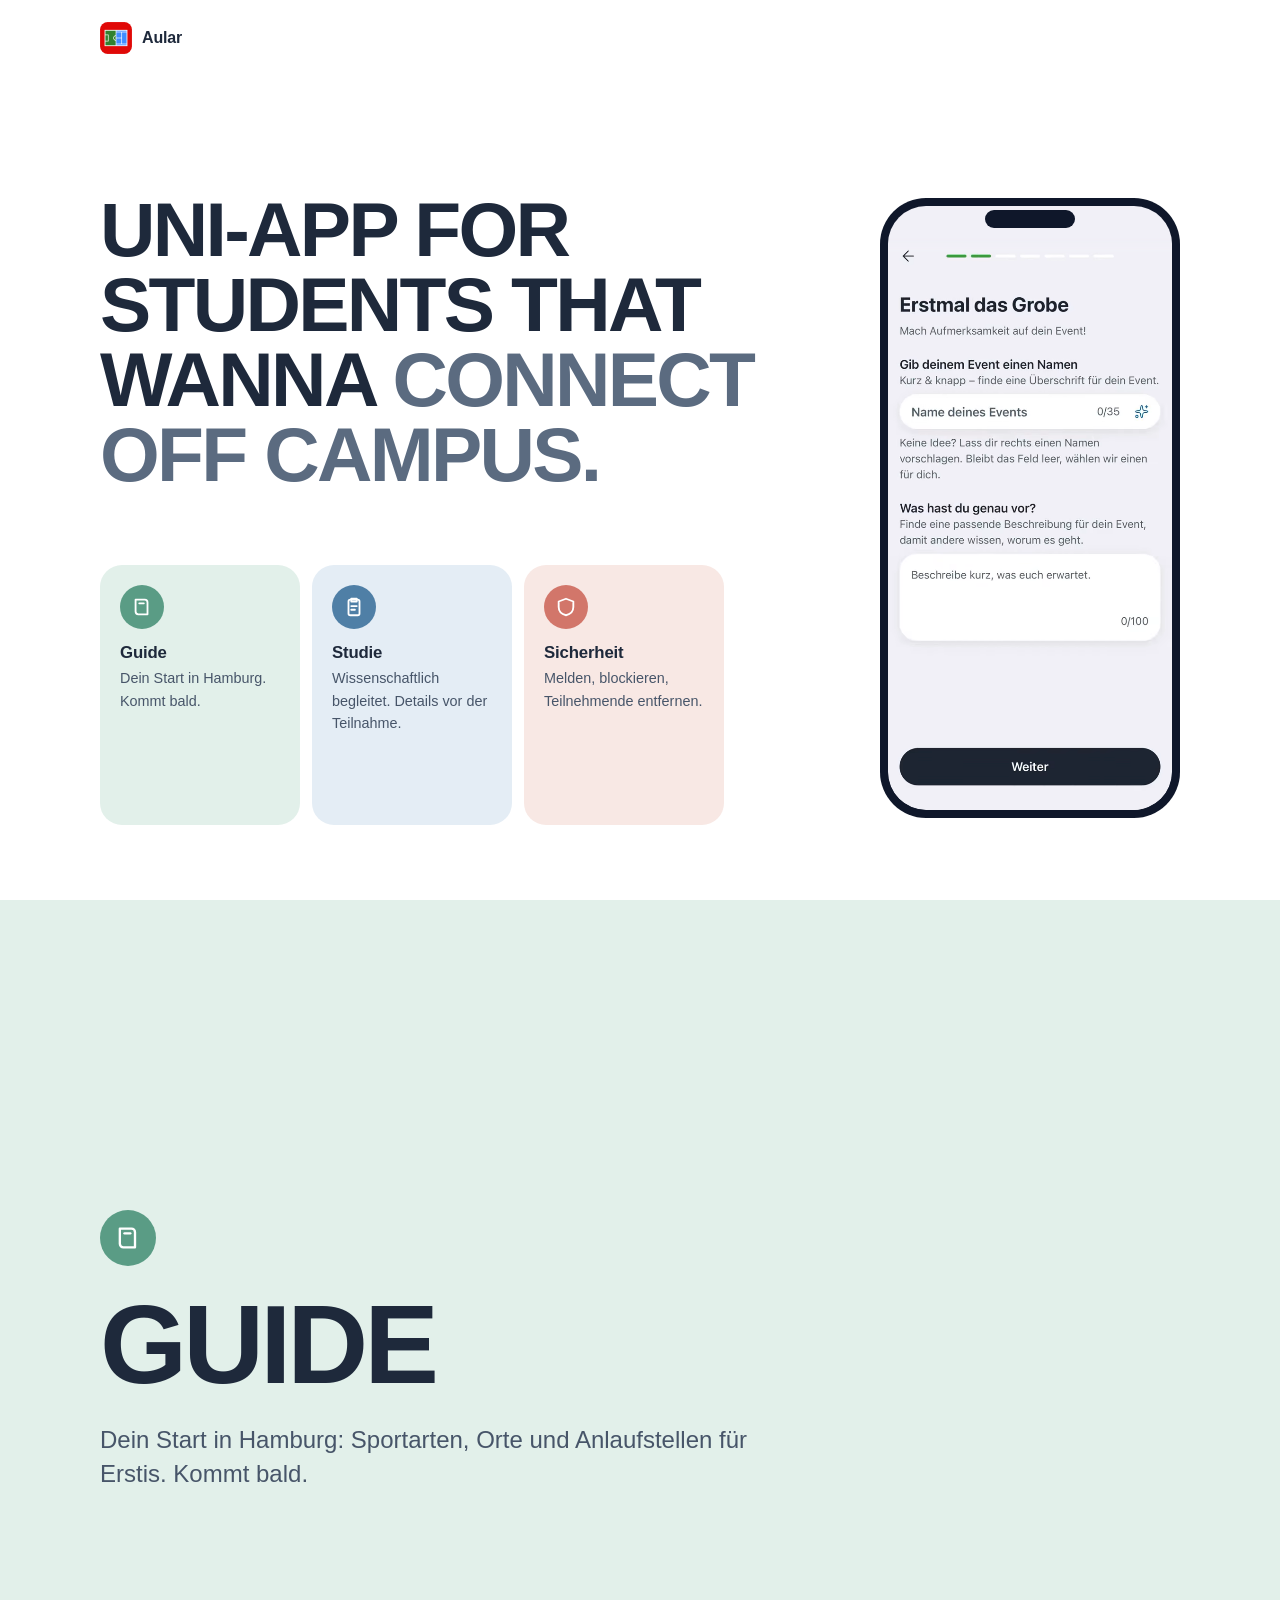
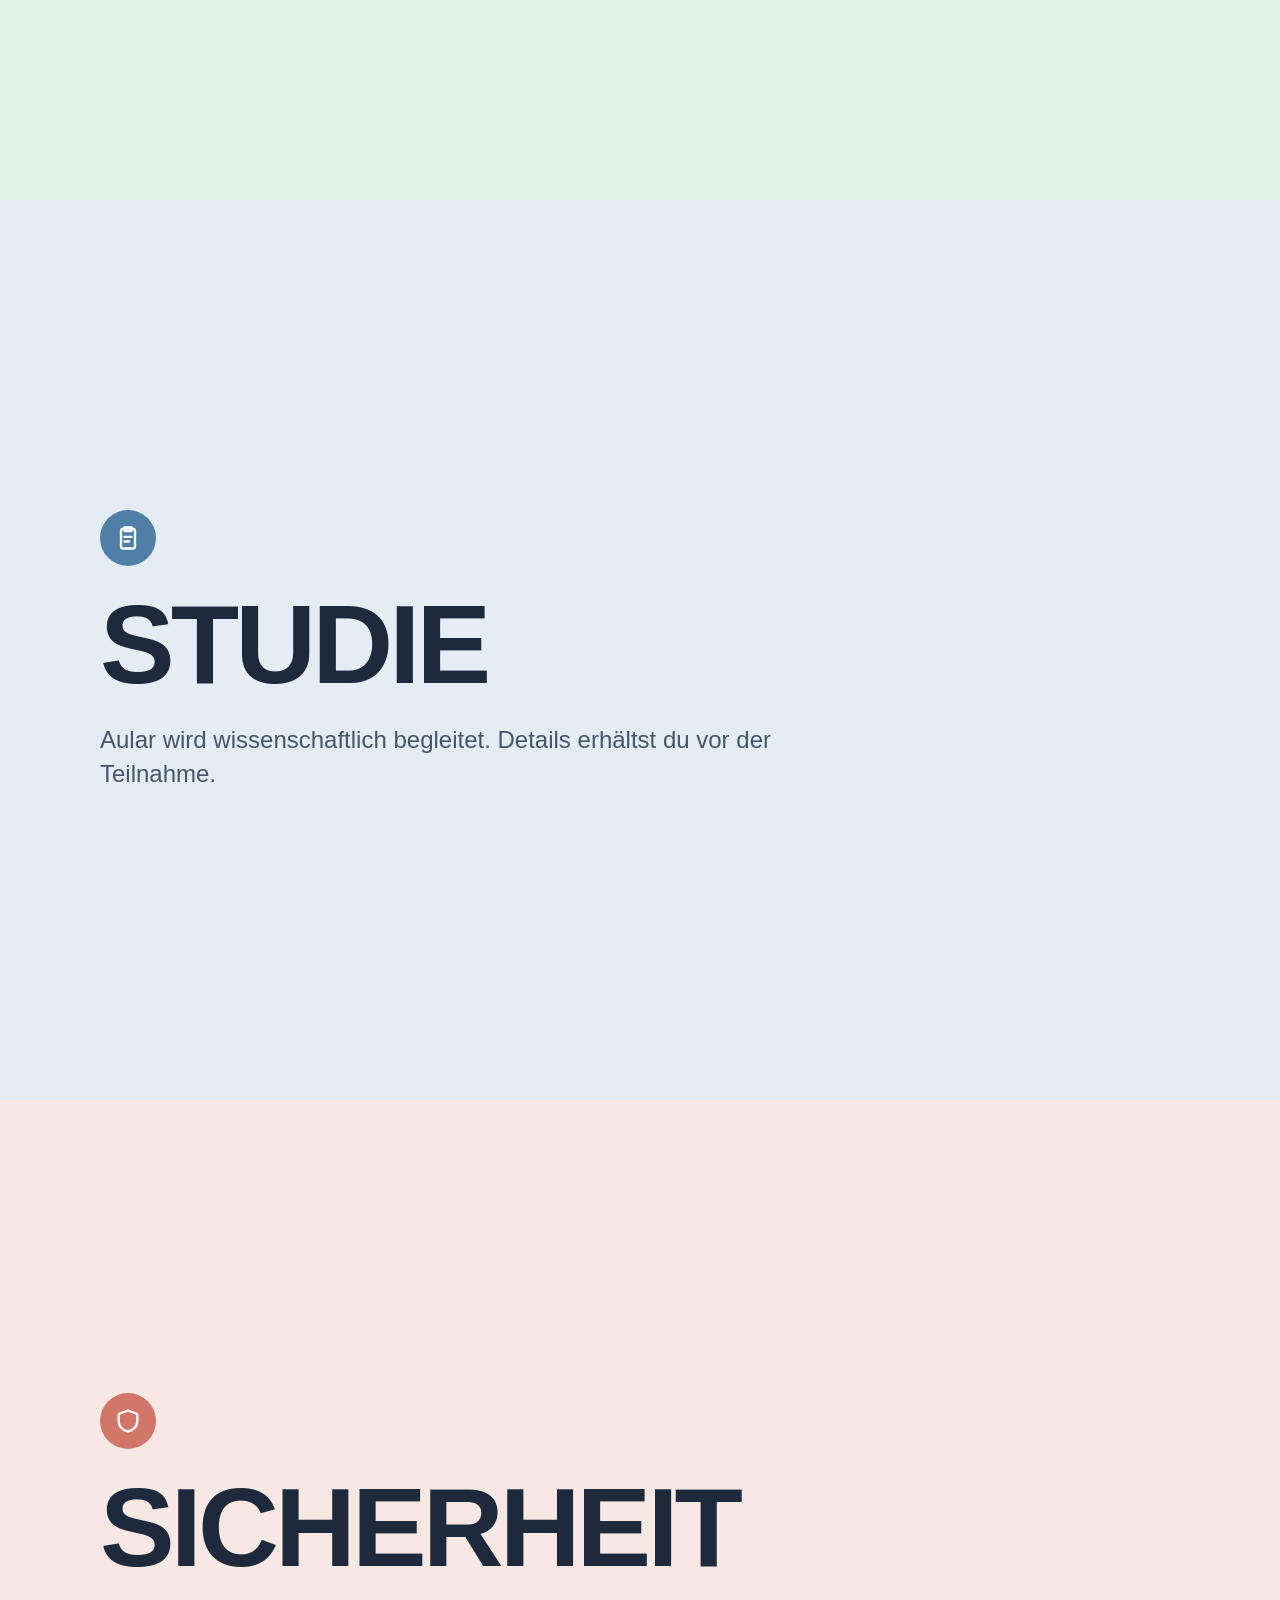
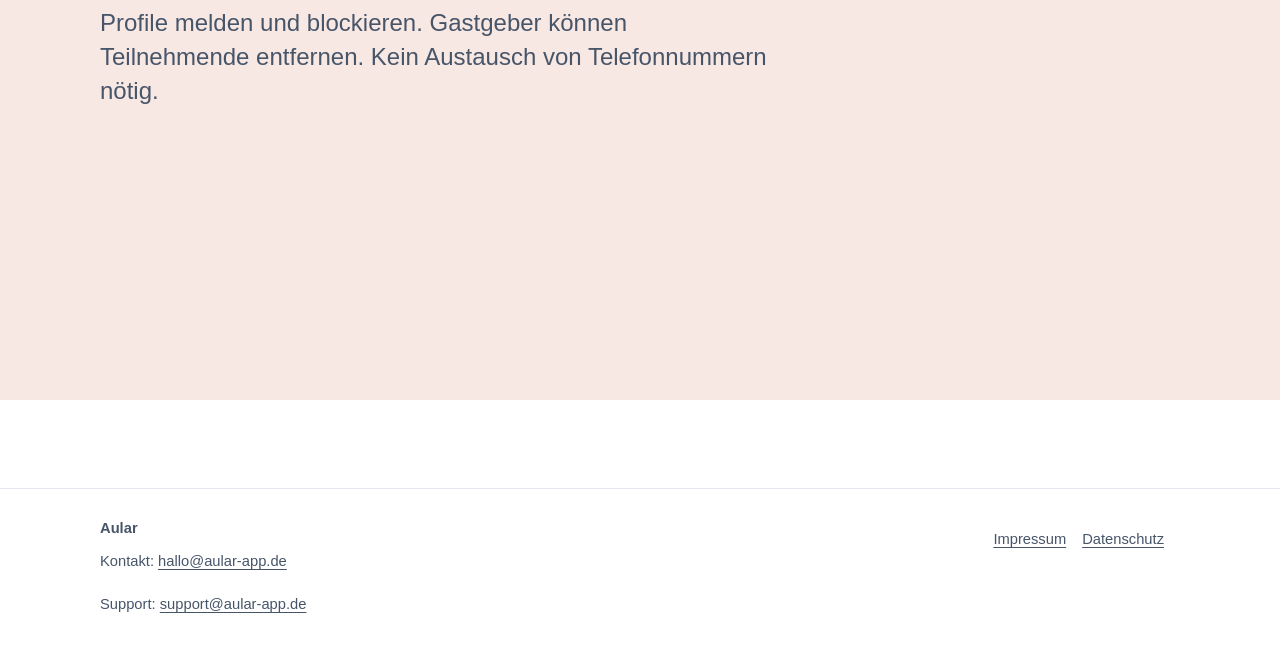
==== index.html @ dd18b47e "Seiten: eigenes Innenpolster statt Wrapper, Detector-Meldung behoben Co-Authored-By: Claude Sonnet 5" ====
<!doctype html>
<html lang="de">
<head>
  <meta charset="utf-8">
  <meta name="viewport" content="width=device-width, initial-scale=1, viewport-fit=cover">
  <title>Aular – Sport verbindet Studierende</title>
  <meta name="description" content="Aular bringt Studierende über gemeinsamen Sport zusammen: Events finden oder erstellen, mitmachen, Leute kennenlernen.">
  <meta name="theme-color" content="#ffffff">
  <link rel="icon" href="favicon.svg" type="image/svg+xml">
  <link rel="stylesheet" href="css/style.css">
  <script src="js/phone.js" defer></script>
</head>
<body>
  <a class="skip" href="#inhalt">Zum Inhalt springen</a>

  <header class="site-header">
    <div class="wrap">
      <a class="brand" href="index.html" aria-label="Aular – Startseite">
        <img src="img/logo.png" width="32" height="32" alt="">
        Aular
      </a>
    </div>
  </header>

  <main id="inhalt">
    <div class="wrap stage">
      <div class="hero">
        <h1 lang="en">UNI-APP FOR STUDENTS THAT WANNA <span class="grau">CONNECT OFF CAMPUS.</span></h1>
      </div>

      <section>
        <div class="three">
            <a class="step" href="#guide">
              <div class="dot" style="background:var(--gruen)"><svg viewBox="0 0 24 24" aria-hidden="true"><path d="M5 4h10a3 3 0 013 3v13H8a3 3 0 01-3-3z"/><path d="M9 8h5"/></svg></div>
              <p class="titel">Guide</p>
              <p>Dein Start in Hamburg. Kommt bald.</p>
            </a>
            <a class="step" href="#studie">
              <div class="dot" style="background:var(--blau)"><svg viewBox="0 0 24 24" aria-hidden="true"><rect x="6" y="4" width="12" height="17" rx="2"/><path d="M9 3h6v3H9zM9 11h6M9 15h4"/></svg></div>
              <p class="titel">Studie</p>
              <p>Wissenschaftlich begleitet. Details vor der Teilnahme.</p>
            </a>
            <a class="step" href="#sicherheit">
              <div class="dot" style="background:var(--korall)"><svg viewBox="0 0 24 24" aria-hidden="true"><path d="M12 3l8 3v6c0 4.5-3.2 7.8-8 9-4.8-1.2-8-4.5-8-9V6z"/></svg></div>
              <p class="titel">Sicherheit</p>
              <p>Melden, blockieren, Teilnehmende entfernen.</p>
            </a>
          </div>
      </section>
      <figure class="phone">
        <div class="phone-body">
          <span class="island" aria-hidden="true"></span>
          <video muted loop playsinline preload="none" poster="assets/demo-poster.jpg" width="600" height="1208" aria-label="Kurze Vorführung der Aular-App">
            <source src="assets/demo.mp4" type="video/mp4">
            <source src="assets/demo.webm" type="video/webm">
          </video>
          <img class="phone-poster" src="assets/demo-poster.jpg" width="600" height="1208" alt="Vorschaubild der Aular-App">
        </div>
      </figure>
    </div>

    <section class="seite seite-gruen" id="guide" aria-labelledby="h-guide">
      <div class="dot" style="background:var(--gruen)"><svg viewBox="0 0 24 24" aria-hidden="true"><path d="M5 4h10a3 3 0 013 3v13H8a3 3 0 01-3-3z"/><path d="M9 8h5"/></svg></div>
      <h2 id="h-guide">Guide</h2>
      <p>Dein Start in Hamburg: Sportarten, Orte und Anlaufstellen für Erstis. Kommt bald.</p>
    </section>

    <section class="seite seite-blau" id="studie" aria-labelledby="h-studie">
      <div class="dot" style="background:var(--blau)"><svg viewBox="0 0 24 24" aria-hidden="true"><rect x="6" y="4" width="12" height="17" rx="2"/><path d="M9 3h6v3H9zM9 11h6M9 15h4"/></svg></div>
      <h2 id="h-studie">Studie</h2>
      <p>Aular wird wissenschaftlich begleitet. Details erhältst du vor der Teilnahme.</p>
    </section>

    <section class="seite seite-korall" id="sicherheit" aria-labelledby="h-sicherheit">
      <div class="dot" style="background:var(--korall)"><svg viewBox="0 0 24 24" aria-hidden="true"><path d="M12 3l8 3v6c0 4.5-3.2 7.8-8 9-4.8-1.2-8-4.5-8-9V6z"/></svg></div>
      <h2 id="h-sicherheit">Sicherheit</h2>
      <p>Profile melden und blockieren. Gastgeber können Teilnehmende entfernen. Kein Austausch von Telefonnummern nötig.</p>
    </section>
  </main>

  <footer class="site-footer" id="kontakt">
    <div class="wrap">
      <div>
        <strong>Aular</strong><br>
        Kontakt: <a href="mailto:hallo@aular-app.de">hallo@aular-app.de</a><br>
        Support: <a href="mailto:support@aular-app.de">support@aular-app.de</a>
      </div>
      <nav aria-label="Rechtliches">
        <a href="impressum.html">Impressum</a>
        <a href="datenschutz.html">Datenschutz</a>
      </nav>
    </div>
  </footer>
</body>
</html>
---- css/style.css ----
/* Aular – aular-app.de
   Hell, flach, ruhig. Weißer Grund, helle Karten in Grün, Blau und Korall, Navy als Text.
   Schrift: SF Pro über den System-Font-Stack (keine Schriftdatei, keine Fremdverbindung). */

:root {
  --ink: #1e293b;
  --ink-soft: #475569;
  --ink-grau: #5b6b80;
  --weiss: #ffffff;
  --grund: #ededf5;
  --flaeche: #f7f7fa;
  --linie: #e5e7ee;
  --gruen: #5a9c85;
  --blau: #4f7fa6;
  --korall: #d2766a;
  --gruen-hell: #e2f0ea;
  --blau-hell: #e4edf5;
  --korall-hell: #f8e8e4;
}

* { box-sizing: border-box; }

html { -webkit-text-size-adjust: 100%; }

body {
  margin: 0;
  background: var(--weiss);
  color: var(--ink);
  font-family: -apple-system, BlinkMacSystemFont, "SF Pro Display", "SF Pro Text", "Helvetica Neue", Helvetica, Arial, sans-serif;
  font-size: 1.0625rem;
  line-height: 1.55;
}

img, svg { max-width: 100%; }

a { color: inherit; text-underline-offset: 3px; }

:focus-visible {
  outline: 3px solid var(--blau);
  outline-offset: 3px;
  border-radius: 6px;
}

.wrap {
  width: 100%;
  max-width: 1120px;
  margin: 0 auto;
  padding-left: max(20px, env(safe-area-inset-left, 0px));
  padding-right: max(20px, env(safe-area-inset-right, 0px));
}

.skip {
  position: absolute;
  left: -999px;
  top: 8px;
  background: var(--ink);
  color: #fff;
  padding: 10px 14px;
  border-radius: 10px;
  z-index: 10;
}
.skip:focus { left: 12px; }
.skip:hover { color: #fff; }

/* Kopfzeile */
.site-header .wrap {
  display: flex;
  align-items: center;
  justify-content: space-between;
  gap: 16px;
  min-height: 76px;
}
.brand {
  display: inline-flex;
  align-items: center;
  min-height: 44px;
  font-weight: 600;
  font-size: 1rem;
  letter-spacing: -0.01em;
  text-decoration: none;
}
.brand img { width: 32px; height: 32px; border-radius: 8px; display: block; margin-right: 10px; }
.nav { display: flex; gap: 6px; flex-wrap: wrap; }
.nav a {
  display: inline-flex;
  align-items: center;
  min-height: 44px;
  padding: 0 14px;
  border-radius: 999px;
  text-decoration: none;
  font-size: 0.95rem;
  font-weight: 500;
}
.nav a:hover { background: var(--flaeche); }

/* Startseite: feste Anordnung wie am Laptop. Alle Maße hängen an --u und
   schrumpfen auf schmalen Bildschirmen im gleichen Verhältnis mit. */
.stage {
  --u: min(1px, calc((100vw - 56px) / 1080));
  display: grid;
  grid-template-columns: minmax(0, 1fr) calc(300 * var(--u));
  grid-template-areas: "kopf telefon" "karten telefon";
  grid-template-rows: auto auto;
  column-gap: calc(48 * var(--u));
  align-content: center;
  padding-top: calc(40 * var(--u));
}
.hero { grid-area: kopf; }
.stage > section { grid-area: karten; }
.stage > .phone { grid-area: telefon; align-self: center; }
h1 {
  margin: 0;
  max-width: 13em;
  font-size: 4.8rem;
  line-height: 0.98;
  letter-spacing: -0.035em;
  font-weight: 800;
  text-transform: uppercase;
  text-wrap: balance;
}
.stage h1 { font-size: calc(76.8 * var(--u)); }
h1 .grau { color: var(--ink-grau); }

/* Abschnitte */
section { padding: 72px 0 0; }
.stage > section { padding-top: calc(72 * var(--u)); }
.three { display: grid; grid-template-columns: repeat(3, calc(200 * var(--u))); gap: calc(12 * var(--u)); }
.step {
  color: inherit;
  text-decoration: none;
  border-radius: calc(22 * var(--u));
  padding: calc(20 * var(--u));
  min-height: calc(260 * var(--u));
  display: flex;
  flex-direction: column;
  justify-content: flex-start;
}
.step:nth-child(1) { background: var(--gruen-hell); }
.step:nth-child(2) { background: var(--blau-hell); }
.step:nth-child(3) { background: var(--korall-hell); }
.dot {
  width: calc(44 * var(--u));
  height: calc(44 * var(--u));
  border-radius: 50%;
  display: grid;
  place-items: center;
  margin-bottom: calc(14 * var(--u));
}
.dot svg {
  width: 50%;
  height: 50%;
  stroke: #fff;
  fill: none;
  stroke-width: 2;
  stroke-linecap: round;
  stroke-linejoin: round;
}
.titel { margin: 0 0 calc(4 * var(--u)); font-size: calc(16.8 * var(--u)); font-weight: 700; letter-spacing: -0.01em; line-height: 1.25; }
.step p:not(.titel) { margin: 0; font-size: calc(14.4 * var(--u)); color: var(--ink-soft); }
h2 {
  margin: 0 0 16px;
  font-size: clamp(1.7rem, 4.2vw, 2.5rem);
  line-height: 1.15;
  letter-spacing: -0.03em;
  font-weight: 600;
  text-wrap: balance;
}

/* Telefon-Mockup mit Demo-Video */
.phone { margin: 0; width: calc(300 * var(--u)); }
.phone-body {
  position: relative;
  padding: calc(40 * var(--u)) calc(8 * var(--u)) calc(8 * var(--u));
  border-radius: calc(46 * var(--u));
  background: #0f172a;
  --top: #1c2632;
}
/* oberer Bereich: nimmt die Hintergrundfarbe des Videos an (js/phone.js) */
.phone-body::before {
  content: "";
  position: absolute;
  top: calc(8 * var(--u));
  left: calc(8 * var(--u));
  right: calc(8 * var(--u));
  height: calc(48 * var(--u));
  border-radius: calc(38 * var(--u)) calc(38 * var(--u)) 0 0;
  background: var(--top);
}
.phone-body video,
.phone-body .phone-poster {
  width: 100%;
  height: auto;
  aspect-ratio: 600 / 1208;
  border-radius: 0 0 calc(38 * var(--u)) calc(38 * var(--u));
  background: var(--flaeche);
  position: relative;
  z-index: 1;
  -webkit-mask-image: linear-gradient(to bottom, transparent 0, #000 calc(14 * var(--u)));
  mask-image: linear-gradient(to bottom, transparent 0, #000 calc(14 * var(--u)));
}
.phone-body video { display: block; }
.phone-body .phone-poster { display: none; }
.island {
  position: absolute;
  top: calc(12 * var(--u));
  left: 50%;
  width: 30%;
  height: calc(18 * var(--u));
  transform: translateX(-50%);
  border-radius: 999px;
  background: #0f172a;
  z-index: 2;
}
@media (prefers-reduced-motion: reduce) {
  .phone-body video { display: none; }
  .phone-body .phone-poster { display: block; }
}


/* Seiten unter dem Start: je eine Seite pro Karte (nur Laptop) */
.seite {
  min-height: 100vh;
  min-height: 100svh;
  padding: 64px 20px;
  display: flex;
  flex-direction: column;
  justify-content: center;
  scroll-snap-align: start;
}
.seite-gruen { background: var(--gruen-hell); }
.seite-blau { background: var(--blau-hell); }
.seite-korall { background: var(--korall-hell); }
.seite .dot { width: 56px; height: 56px; margin-bottom: 24px; }
.seite h2 {
  margin: 0 0 24px;
  font-size: clamp(3rem, 9vw, 7rem);
  line-height: 0.98;
  letter-spacing: -0.035em;
  font-weight: 800;
  text-transform: uppercase;
}
.seite p { margin: 0; max-width: 28em; font-size: 1.5rem; line-height: 1.4; color: var(--ink-soft); }
@media (min-width: 1160px) {
  .seite { padding-inline: calc((100% - 1080px) / 2); }
}
@media (min-width: 761px) {
  html { scroll-snap-type: y proximity; }
  .site-header { scroll-snap-align: start; }
  .stage { min-height: calc(100svh - 76px); }
  .site-footer { scroll-snap-align: end; }
}
@media (prefers-reduced-motion: no-preference) {
  html { scroll-behavior: smooth; }
}

/* Textseiten (Impressum, Datenschutz) */
.page { padding-block: 24px 56px; }
.page h1 {
  font-size: clamp(2rem, 5vw, 2.8rem);
  line-height: 1.05;
  text-transform: none;
  margin-bottom: 20px;
}
.prose {
  background: var(--flaeche);
  border-radius: 24px;
  padding: clamp(22px, 4vw, 44px);
  max-width: 820px;
}
.prose h2 { font-size: 1.4rem; margin: 2rem 0 0.6rem; }
.prose h2:first-child { margin-top: 0; }
.prose h3 { font-size: 1.1rem; margin: 1.4rem 0 0.3rem; }
.prose p, .prose li { color: #2c3a4f; }
.prose ul { padding-left: 1.3rem; }
.prose li { margin-bottom: 0.3rem; }
.prose address { font-style: normal; margin: 0 0 1rem; }
.meta { color: var(--ink-soft); font-size: 0.95rem; margin-bottom: 1.5rem; }

/* Fußzeile */
.site-footer {
  margin-top: 88px;
  border-top: 1px solid var(--linie);
  padding: 28px 0 40px;
  font-size: 0.92rem;
  color: var(--ink-soft);
}
.site-footer .wrap { display: flex; justify-content: space-between; gap: 16px 32px; flex-wrap: wrap; }
.site-footer .wrap > div a { display: inline-block; padding: 10px 0; }
.site-footer nav { display: flex; align-items: flex-start; flex-wrap: wrap; }
.site-footer nav a { display: inline-flex; align-items: center; min-height: 44px; margin-right: 16px; }

@media (max-width: 760px) {
  .nav a { padding: 0 10px; }
  /* Handy: nur Text und die drei Karten untereinander, keine Demo, keine Seiten darunter */
  .stage {
    --u: 1px;
    grid-template-columns: minmax(0, 1fr);
    grid-template-areas: "kopf" "karten";
    row-gap: 8px;
    padding-top: 0;
  }
  .stage .phone, .seite { display: none; }
  .stage h1 { font-size: clamp(2rem, 9vw, 3rem); }
  .stage > section { padding-top: 24px; }
  .three { grid-template-columns: 1fr; }
  .step { min-height: 0; }
}
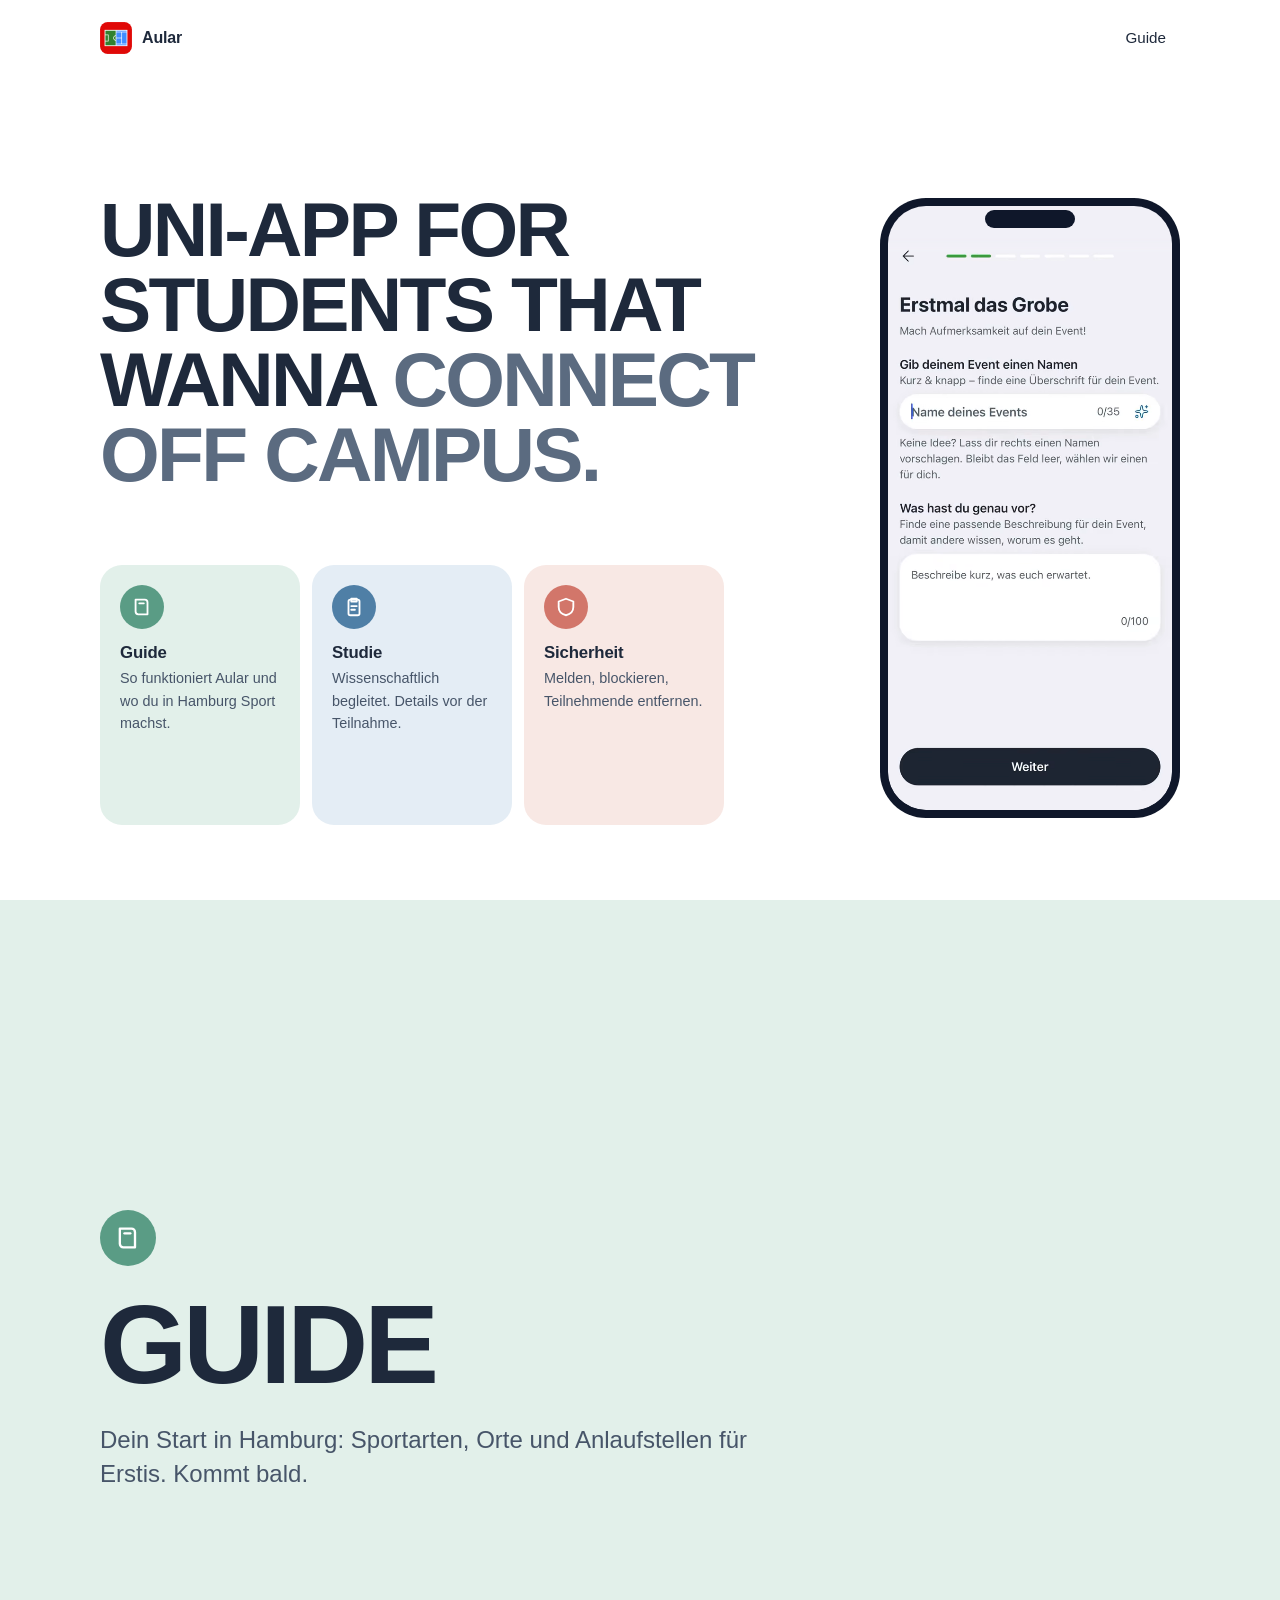
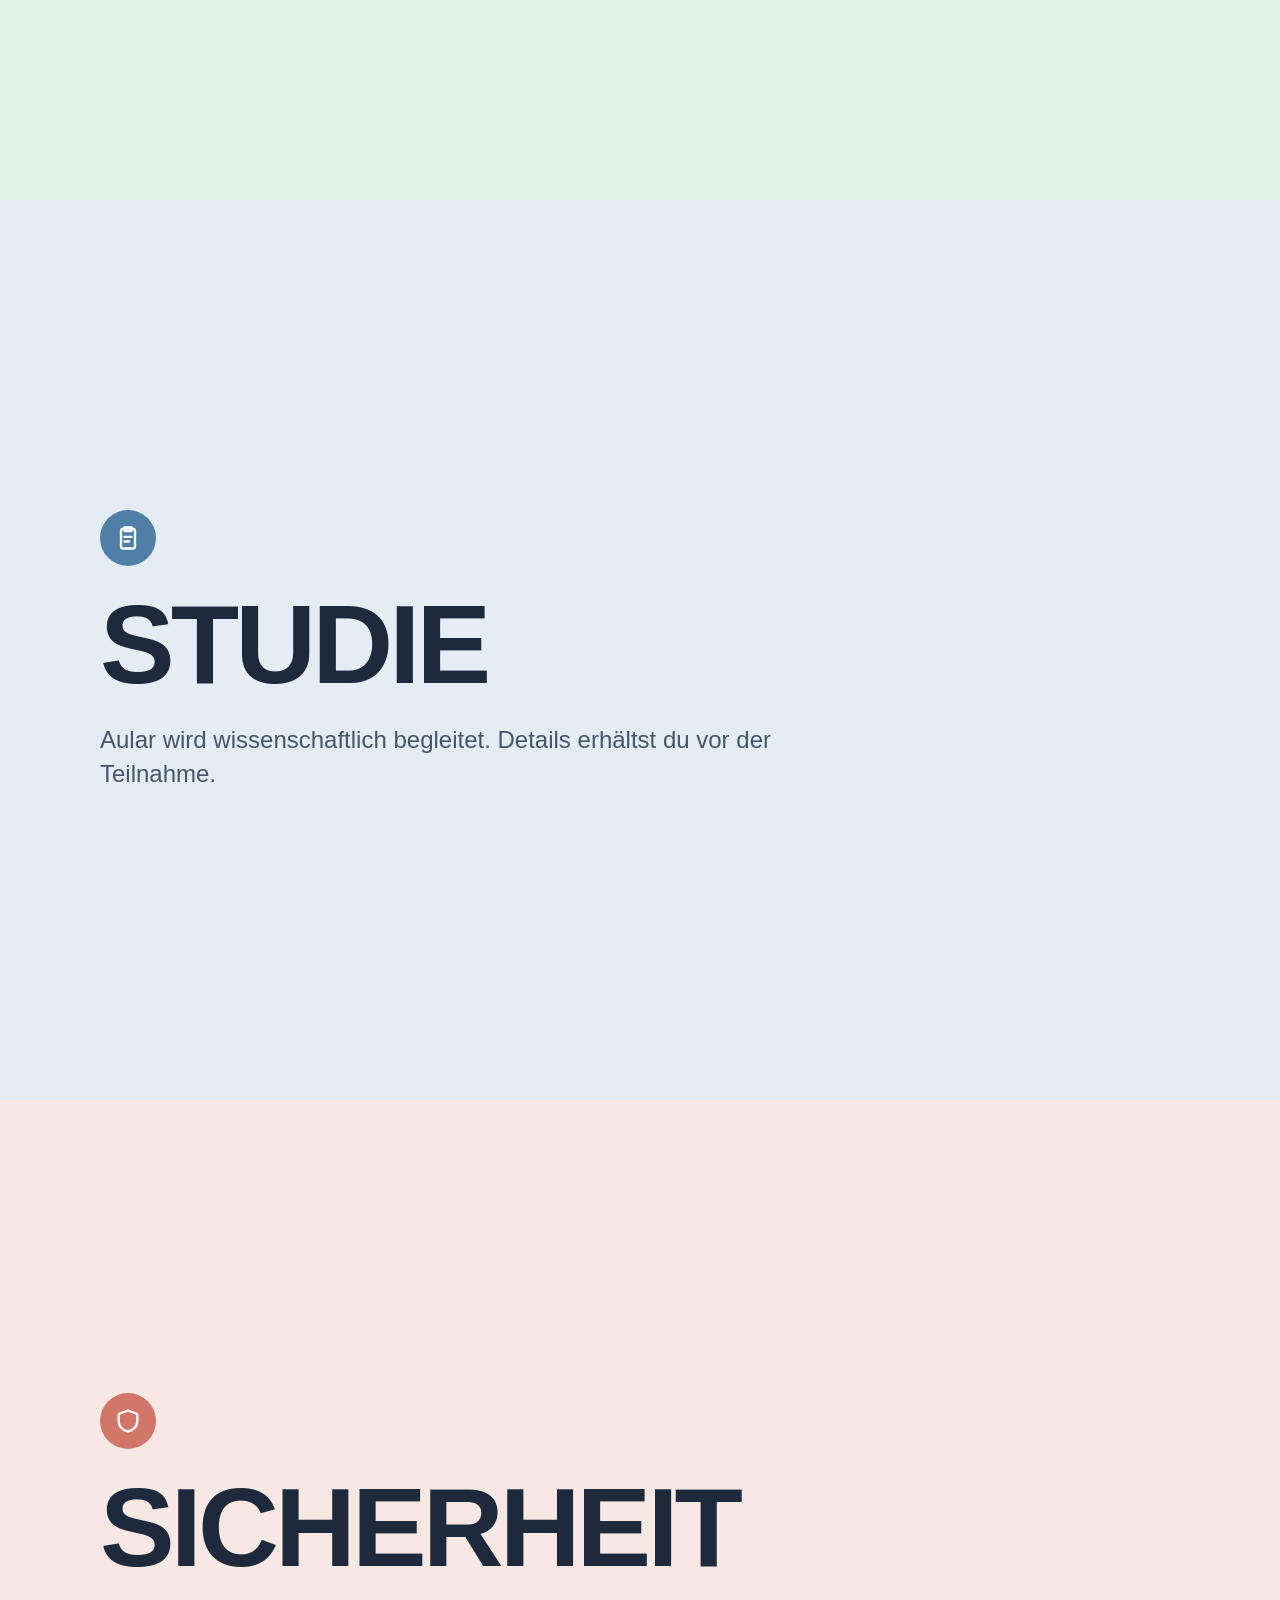
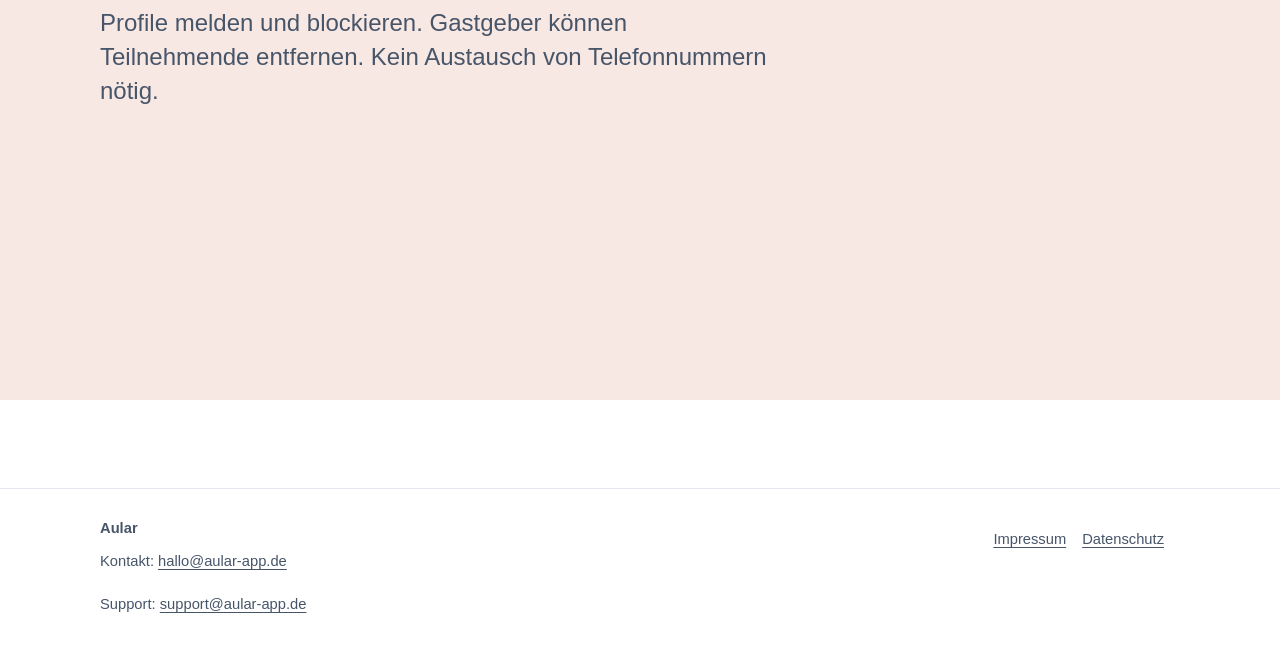
==== commit efe8a4f9: "Guide-Seite mit sechs Karten und Locations-Auswahl, Navigation Guide guide.html, js/locations.js, as" ====
--- a/index.html
+++ b/index.html
@@ -1,5 +1,5 @@
 <!doctype html>
-<html lang="de">
+<html lang="de" class="startseite">
 <head>
   <meta charset="utf-8">
   <meta name="viewport" content="width=device-width, initial-scale=1, viewport-fit=cover">
@@ -19,6 +19,10 @@
         <img src="img/logo.png" width="32" height="32" alt="">
         Aular
       </a>
+      <nav class="nav" aria-label="Hauptnavigation">
+        <a href="guide.html">Guide</a>
+        <!-- <a href="studie.html">Studie</a> -->
+      </nav>
     </div>
   </header>
 
@@ -30,10 +34,10 @@
 
       <section>
         <div class="three">
-            <a class="step" href="#guide">
+            <a class="step" href="guide.html">
               <div class="dot" style="background:var(--gruen)"><svg viewBox="0 0 24 24" aria-hidden="true"><path d="M5 4h10a3 3 0 013 3v13H8a3 3 0 01-3-3z"/><path d="M9 8h5"/></svg></div>
               <p class="titel">Guide</p>
-              <p>Dein Start in Hamburg. Kommt bald.</p>
+              <p>So funktioniert Aular und wo du in Hamburg Sport machst.</p>
             </a>
             <a class="step" href="#studie">
               <div class="dot" style="background:var(--blau)"><svg viewBox="0 0 24 24" aria-hidden="true"><rect x="6" y="4" width="12" height="17" rx="2"/><path d="M9 3h6v3H9zM9 11h6M9 15h4"/></svg></div>
--- a/css/style.css
+++ b/css/style.css
@@ -91,7 +91,7 @@
   font-size: 0.95rem;
   font-weight: 500;
 }
-.nav a:hover { background: var(--flaeche); }
+.nav a:hover, .nav a[aria-current="page"] { background: var(--flaeche); }
 
 /* Startseite: feste Anordnung wie am Laptop. Alle Maße hängen an --u und
    schrumpfen auf schmalen Bildschirmen im gleichen Verhältnis mit. */
@@ -244,14 +244,74 @@
   .seite { padding-inline: calc((100% - 1080px) / 2); }
 }
 @media (min-width: 761px) {
-  html { scroll-snap-type: y proximity; }
-  .site-header { scroll-snap-align: start; }
+  html.startseite { scroll-snap-type: y proximity; }
+  .startseite .site-header { scroll-snap-align: start; }
   .stage { min-height: calc(100svh - 76px); }
-  .site-footer { scroll-snap-align: end; }
+  .startseite .site-footer { scroll-snap-align: end; }
 }
 @media (prefers-reduced-motion: no-preference) {
   html { scroll-behavior: smooth; }
 }
+
+/* Guide-Seite */
+.guide-kopf { padding: 48px 0 32px; }
+.tag {
+  display: inline-block;
+  margin-bottom: 12px;
+  font-size: 0.9rem;
+  font-weight: 600;
+  letter-spacing: 0.08em;
+  text-transform: uppercase;
+  color: var(--ink-grau);
+}
+.guide-kopf h1 { font-size: clamp(2.2rem, 6vw, 4rem); margin: 0; }
+.guide-grid {
+  display: grid;
+  grid-template-columns: repeat(3, minmax(0, 1fr));
+  gap: 20px;
+}
+.karte {
+  border-radius: 22px;
+  padding: 28px;
+  min-height: 260px;
+  cursor: default;
+}
+.karte-gruen { background: var(--gruen-hell); }
+.karte-blau { background: var(--blau-hell); }
+.karte-korall { background: var(--korall-hell); }
+.karte .dot, .seite .dot { --u: 1px; flex: none; }
+.karte .dot { margin-bottom: 18px; }
+.karte-titel { margin: 0 0 8px; font-size: 1.25rem; font-weight: 700; letter-spacing: -0.01em; }
+.karte p { margin: 0; font-size: 1rem; line-height: 1.5; color: var(--ink-soft); }
+.orte { padding: 72px 0 80px; }
+.orte h2 { margin: 0 0 6px; font-size: 1.25rem; font-weight: 700; }
+.orte-sub { margin: 0 0 16px; font-size: 0.95rem; color: var(--ink-soft); }
+.chips { display: flex; flex-wrap: wrap; gap: 8px; }
+.chip {
+  min-height: 44px;
+  padding: 0 18px;
+  border: 1px solid #c9d1dc;
+  border-radius: 999px;
+  background: #fff;
+  color: var(--ink);
+  font: inherit;
+  font-size: 0.95rem;
+  font-weight: 500;
+  cursor: pointer;
+}
+.chip:hover { background: var(--flaeche); }
+.chip-an { background: var(--ink); border-color: var(--ink); color: #fff; }
+.chip-an:hover { background: var(--ink); }
+.orte-liste { margin-top: 16px; }
+.hinweis { margin: 0; font-size: 0.95rem; color: var(--ink-soft); }
+.orte-karten { list-style: none; margin: 0; padding: 0; display: grid; grid-template-columns: repeat(auto-fill, minmax(240px, 1fr)); gap: 12px; }
+.ort { background: var(--flaeche); border-radius: 16px; padding: 16px; }
+.ort-kopf { display: flex; gap: 8px; align-items: baseline; flex-wrap: wrap; }
+.ort-pruefen { font-size: 0.8rem; color: var(--ink-soft); }
+.ort p { margin: 4px 0 0; font-size: 0.95rem; color: var(--ink-soft); }
+.ort-link { display: inline-flex; align-items: center; min-height: 44px; margin-top: 4px; }
+@media (max-width: 900px) { .guide-grid { grid-template-columns: repeat(2, minmax(0, 1fr)); } }
+@media (max-width: 600px) { .guide-grid { grid-template-columns: 1fr; } .karte { min-height: 0; } }
 
 /* Textseiten (Impressum, Datenschutz) */
 .page { padding-block: 24px 56px; }
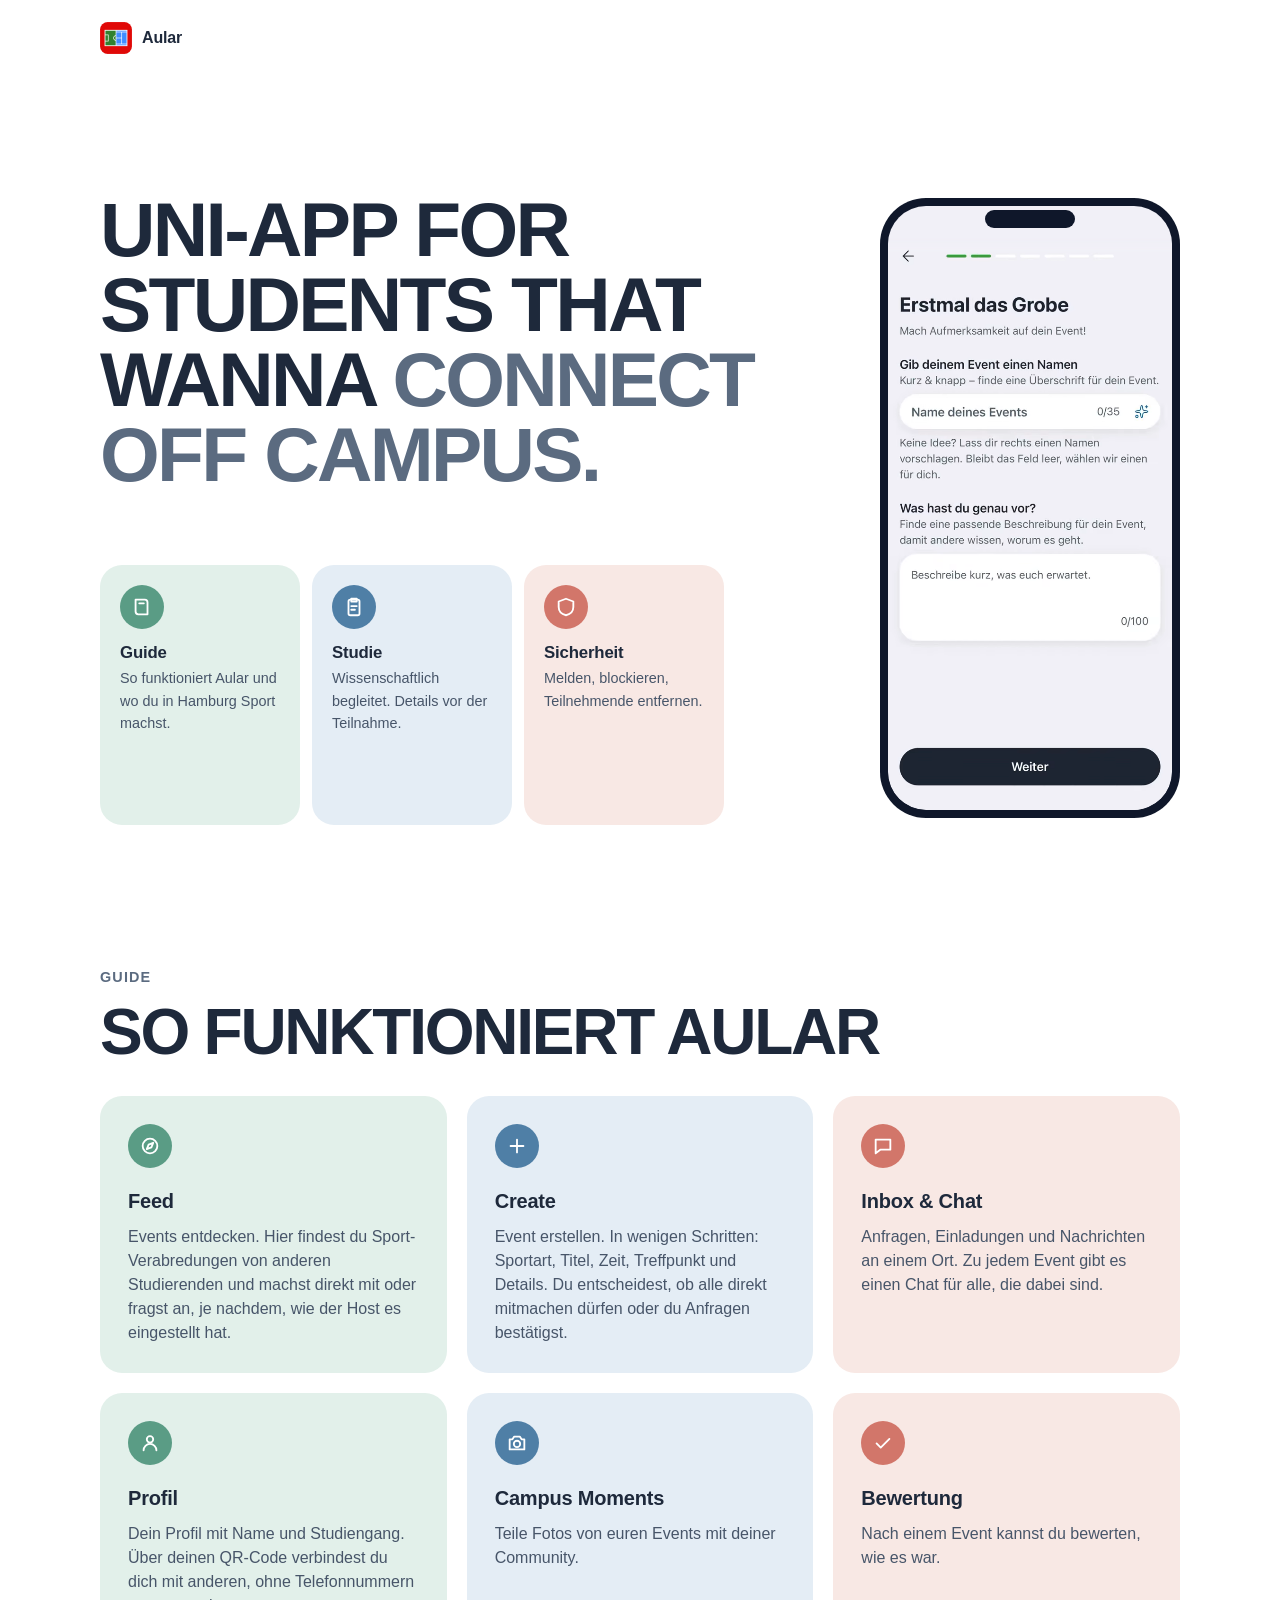
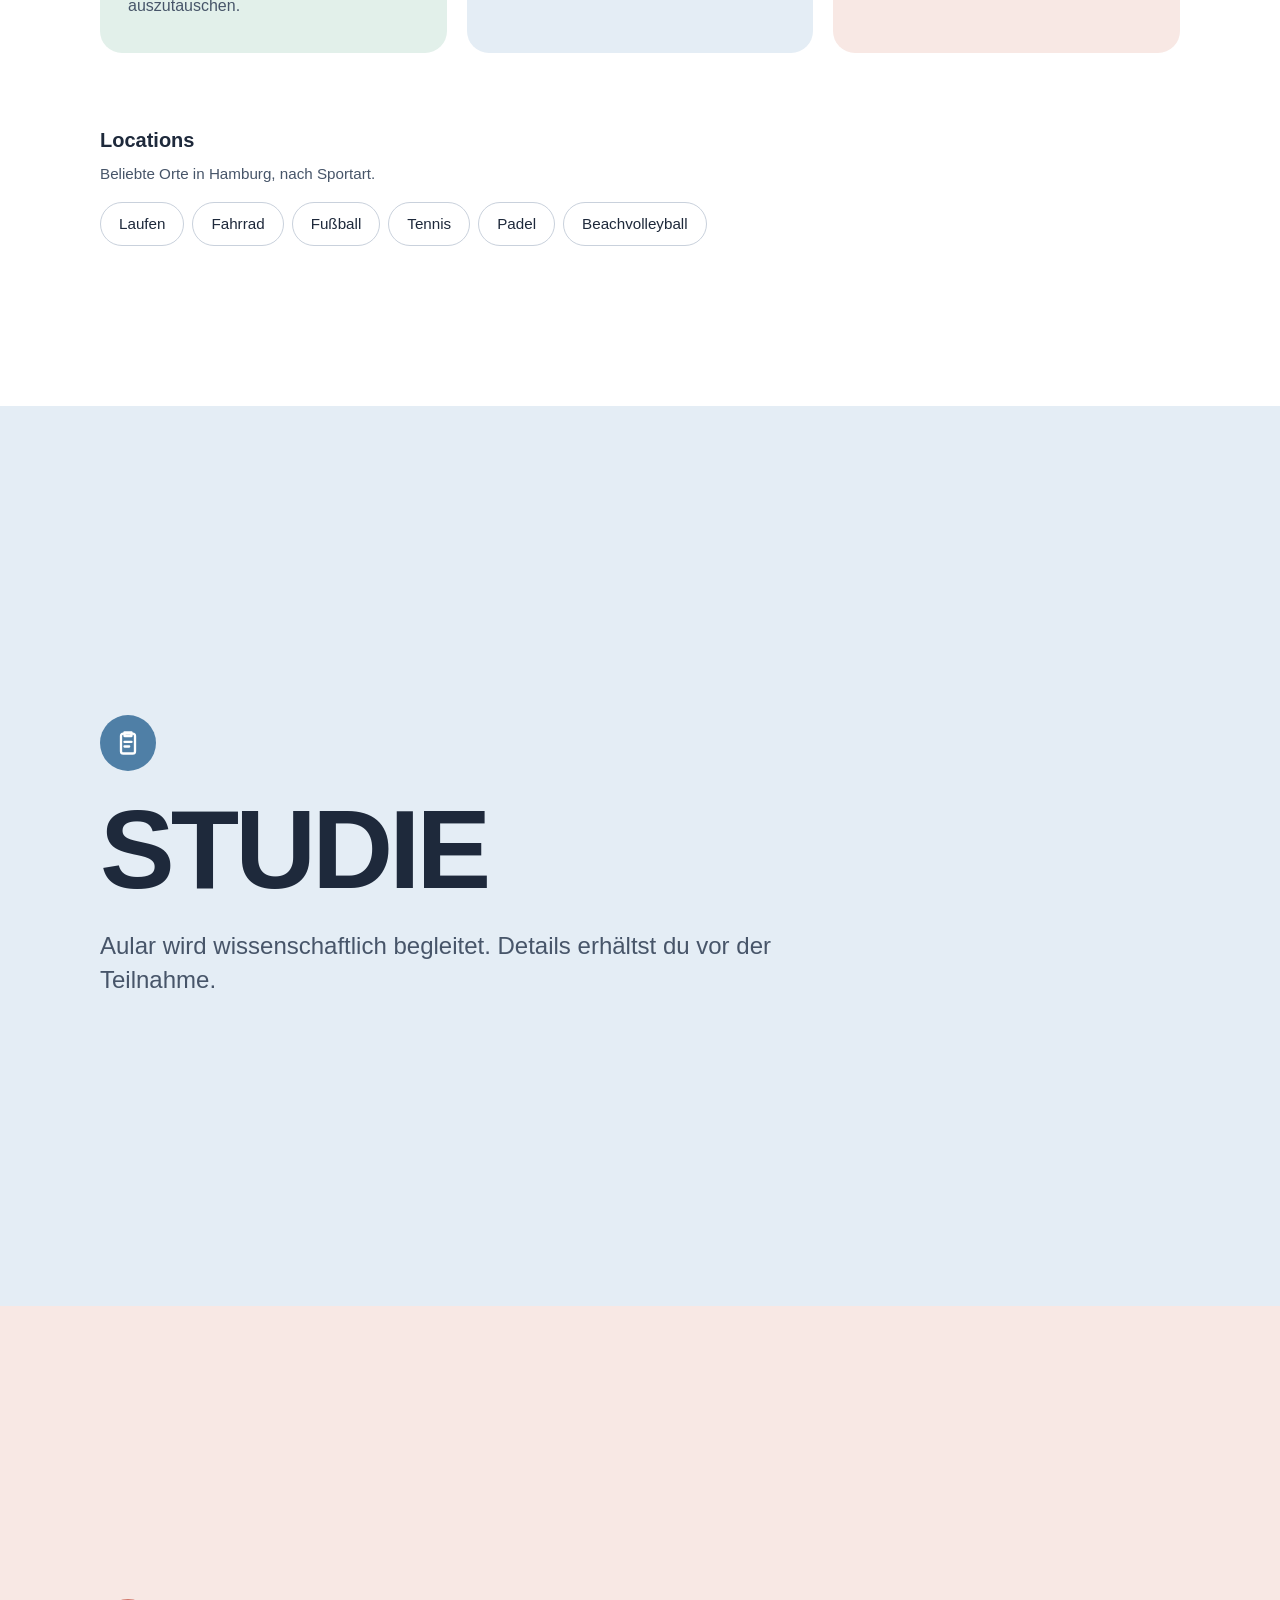
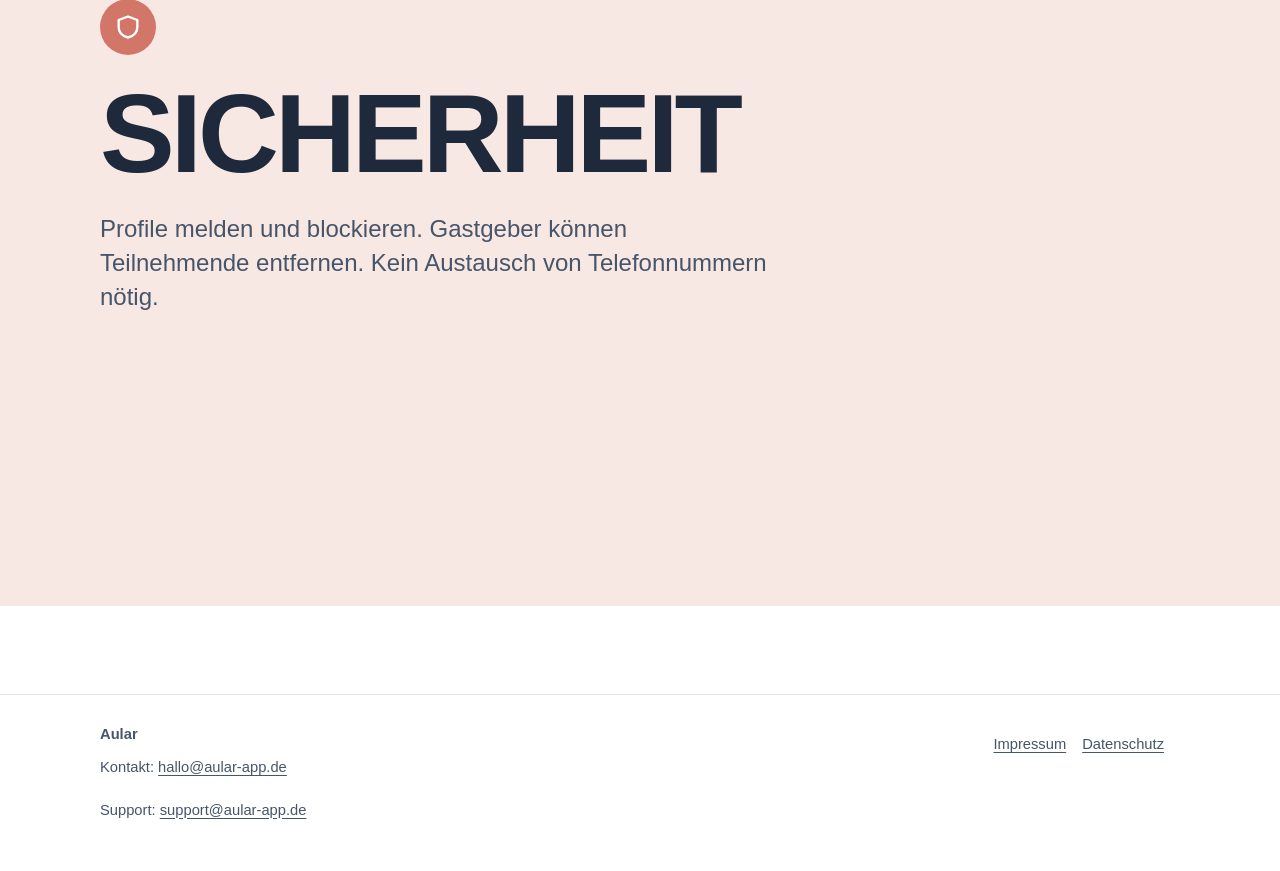
==== commit 06969f73: "Alles auf einer Seite: Guide-Inhalt in der Startseite, keine Navigation Guide-Karte scrollt zum Absc" ====
--- a/index.html
+++ b/index.html
@@ -9,6 +9,7 @@
   <link rel="icon" href="favicon.svg" type="image/svg+xml">
   <link rel="stylesheet" href="css/style.css">
   <script src="js/phone.js" defer></script>
+  <script src="js/locations.js" defer></script>
 </head>
 <body>
   <a class="skip" href="#inhalt">Zum Inhalt springen</a>
@@ -19,10 +20,6 @@
         <img src="img/logo.png" width="32" height="32" alt="">
         Aular
       </a>
-      <nav class="nav" aria-label="Hauptnavigation">
-        <a href="guide.html">Guide</a>
-        <!-- <a href="studie.html">Studie</a> -->
-      </nav>
     </div>
   </header>
 
@@ -34,7 +31,7 @@
 
       <section>
         <div class="three">
-            <a class="step" href="guide.html">
+            <a class="step" href="#guide">
               <div class="dot" style="background:var(--gruen)"><svg viewBox="0 0 24 24" aria-hidden="true"><path d="M5 4h10a3 3 0 013 3v13H8a3 3 0 01-3-3z"/><path d="M9 8h5"/></svg></div>
               <p class="titel">Guide</p>
               <p>So funktioniert Aular und wo du in Hamburg Sport machst.</p>
@@ -63,10 +60,59 @@
       </figure>
     </div>
 
-    <section class="seite seite-gruen" id="guide" aria-labelledby="h-guide">
-      <div class="dot" style="background:var(--gruen)"><svg viewBox="0 0 24 24" aria-hidden="true"><path d="M5 4h10a3 3 0 013 3v13H8a3 3 0 01-3-3z"/><path d="M9 8h5"/></svg></div>
-      <h2 id="h-guide">Guide</h2>
-      <p>Dein Start in Hamburg: Sportarten, Orte und Anlaufstellen für Erstis. Kommt bald.</p>
+    <section class="guide-seite" id="guide" aria-labelledby="h-guide">
+    <div class="guide-kopf">
+            <span class="tag">Guide</span>
+            <h2 id="h-guide">So funktioniert Aular</h2>
+          </div>
+
+          <div class="guide-grid">
+            <article class="karte karte-gruen">
+              <div class="dot" style="background:var(--gruen)"><svg viewBox="0 0 24 24" aria-hidden="true"><circle cx="12" cy="12" r="8"/><path d="M15.5 8.5l-2 5-5 2 2-5z"/></svg></div>
+              <h3 class="karte-titel">Feed</h3>
+              <p>Events entdecken. Hier findest du Sport-Verabredungen von anderen Studierenden und machst direkt mit oder fragst an, je nachdem, wie der Host es eingestellt hat.</p>
+            </article>
+            <article class="karte karte-blau">
+              <div class="dot" style="background:var(--blau)"><svg viewBox="0 0 24 24" aria-hidden="true"><path d="M12 5v14M5 12h14"/></svg></div>
+              <h3 class="karte-titel">Create</h3>
+              <p>Event erstellen. In wenigen Schritten: Sportart, Titel, Zeit, Treffpunkt und Details. Du entscheidest, ob alle direkt mitmachen dürfen oder du Anfragen bestätigst.</p>
+            </article>
+            <article class="karte karte-korall">
+              <div class="dot" style="background:var(--korall)"><svg viewBox="0 0 24 24" aria-hidden="true"><path d="M4 5h16v11H9l-5 4z"/></svg></div>
+              <h3 class="karte-titel">Inbox &amp; Chat</h3>
+              <p>Anfragen, Einladungen und Nachrichten an einem Ort. Zu jedem Event gibt es einen Chat für alle, die dabei sind.</p>
+            </article>
+            <article class="karte karte-gruen">
+              <div class="dot" style="background:var(--gruen)"><svg viewBox="0 0 24 24" aria-hidden="true"><circle cx="12" cy="8" r="3.5"/><path d="M5 20c0-3.9 3.1-7 7-7s7 3.1 7 7"/></svg></div>
+              <h3 class="karte-titel">Profil</h3>
+              <p>Dein Profil mit Name und Studiengang. Über deinen QR-Code verbindest du dich mit anderen, ohne Telefonnummern auszutauschen.</p>
+            </article>
+            <article class="karte karte-blau">
+              <div class="dot" style="background:var(--blau)"><svg viewBox="0 0 24 24" aria-hidden="true"><path d="M4 8h3l2-3h6l2 3h3v11H4z"/><circle cx="12" cy="13" r="3.5"/></svg></div>
+              <h3 class="karte-titel">Campus Moments</h3>
+              <p>Teile Fotos von euren Events mit deiner Community.</p>
+            </article>
+            <article class="karte karte-korall">
+              <div class="dot" style="background:var(--korall)"><svg viewBox="0 0 24 24" aria-hidden="true"><path d="M5 12.5l4.5 4.5L19 7.5"/></svg></div>
+              <h3 class="karte-titel">Bewertung</h3>
+              <p>Nach einem Event kannst du bewerten, wie es war.</p>
+            </article>
+          </div>
+
+          <section class="orte" id="locations" aria-labelledby="h-locations">
+            <h3 id="h-locations">Locations</h3>
+            <p class="orte-sub">Beliebte Orte in Hamburg, nach Sportart.</p>
+            <div class="chips" role="group" aria-label="Sportart wählen" hidden>
+              <button type="button" class="chip" data-sport="Laufen" aria-expanded="false" aria-controls="orte-liste">Laufen</button>
+              <button type="button" class="chip" data-sport="Fahrrad" aria-expanded="false" aria-controls="orte-liste">Fahrrad</button>
+              <button type="button" class="chip" data-sport="Fußball" aria-expanded="false" aria-controls="orte-liste">Fußball</button>
+              <button type="button" class="chip" data-sport="Tennis" aria-expanded="false" aria-controls="orte-liste">Tennis</button>
+              <button type="button" class="chip" data-sport="Padel" aria-expanded="false" aria-controls="orte-liste">Padel</button>
+              <button type="button" class="chip" data-sport="Beachvolleyball" aria-expanded="false" aria-controls="orte-liste">Beachvolleyball</button>
+            </div>
+            <div id="orte-liste" class="orte-liste" aria-live="polite"></div>
+            <noscript><p class="hinweis">Die Auswahl der Orte braucht JavaScript. Bitte aktiviere es, um sie zu sehen.</p></noscript>
+          </section>
     </section>
 
     <section class="seite seite-blau" id="studie" aria-labelledby="h-studie">
--- a/css/style.css
+++ b/css/style.css
@@ -253,6 +253,19 @@
   html { scroll-behavior: smooth; }
 }
 
+/* Guide-Abschnitt auf der Startseite */
+.guide-seite {
+  min-height: 100vh;
+  min-height: 100svh;
+  padding: 64px 20px;
+  scroll-snap-align: start;
+}
+@media (min-width: 1160px) { .guide-seite { padding-inline: calc((100% - 1080px) / 2); } }
+@media (max-width: 760px) { .guide-seite { display: none; } }
+.guide-seite h2 { font-size: clamp(2.2rem, 6vw, 4rem); margin: 0; line-height: 1; letter-spacing: -0.035em; font-weight: 800; text-transform: uppercase; }
+.guide-seite .guide-kopf { padding: 0 0 32px; }
+.orte h3 { margin: 0 0 6px; font-size: 1.25rem; font-weight: 700; }
+
 /* Guide-Seite */
 .guide-kopf { padding: 48px 0 32px; }
 .tag {
@@ -284,7 +297,6 @@
 .karte-titel { margin: 0 0 8px; font-size: 1.25rem; font-weight: 700; letter-spacing: -0.01em; }
 .karte p { margin: 0; font-size: 1rem; line-height: 1.5; color: var(--ink-soft); }
 .orte { padding: 72px 0 80px; }
-.orte h2 { margin: 0 0 6px; font-size: 1.25rem; font-weight: 700; }
 .orte-sub { margin: 0 0 16px; font-size: 0.95rem; color: var(--ink-soft); }
 .chips { display: flex; flex-wrap: wrap; gap: 8px; }
 .chip {
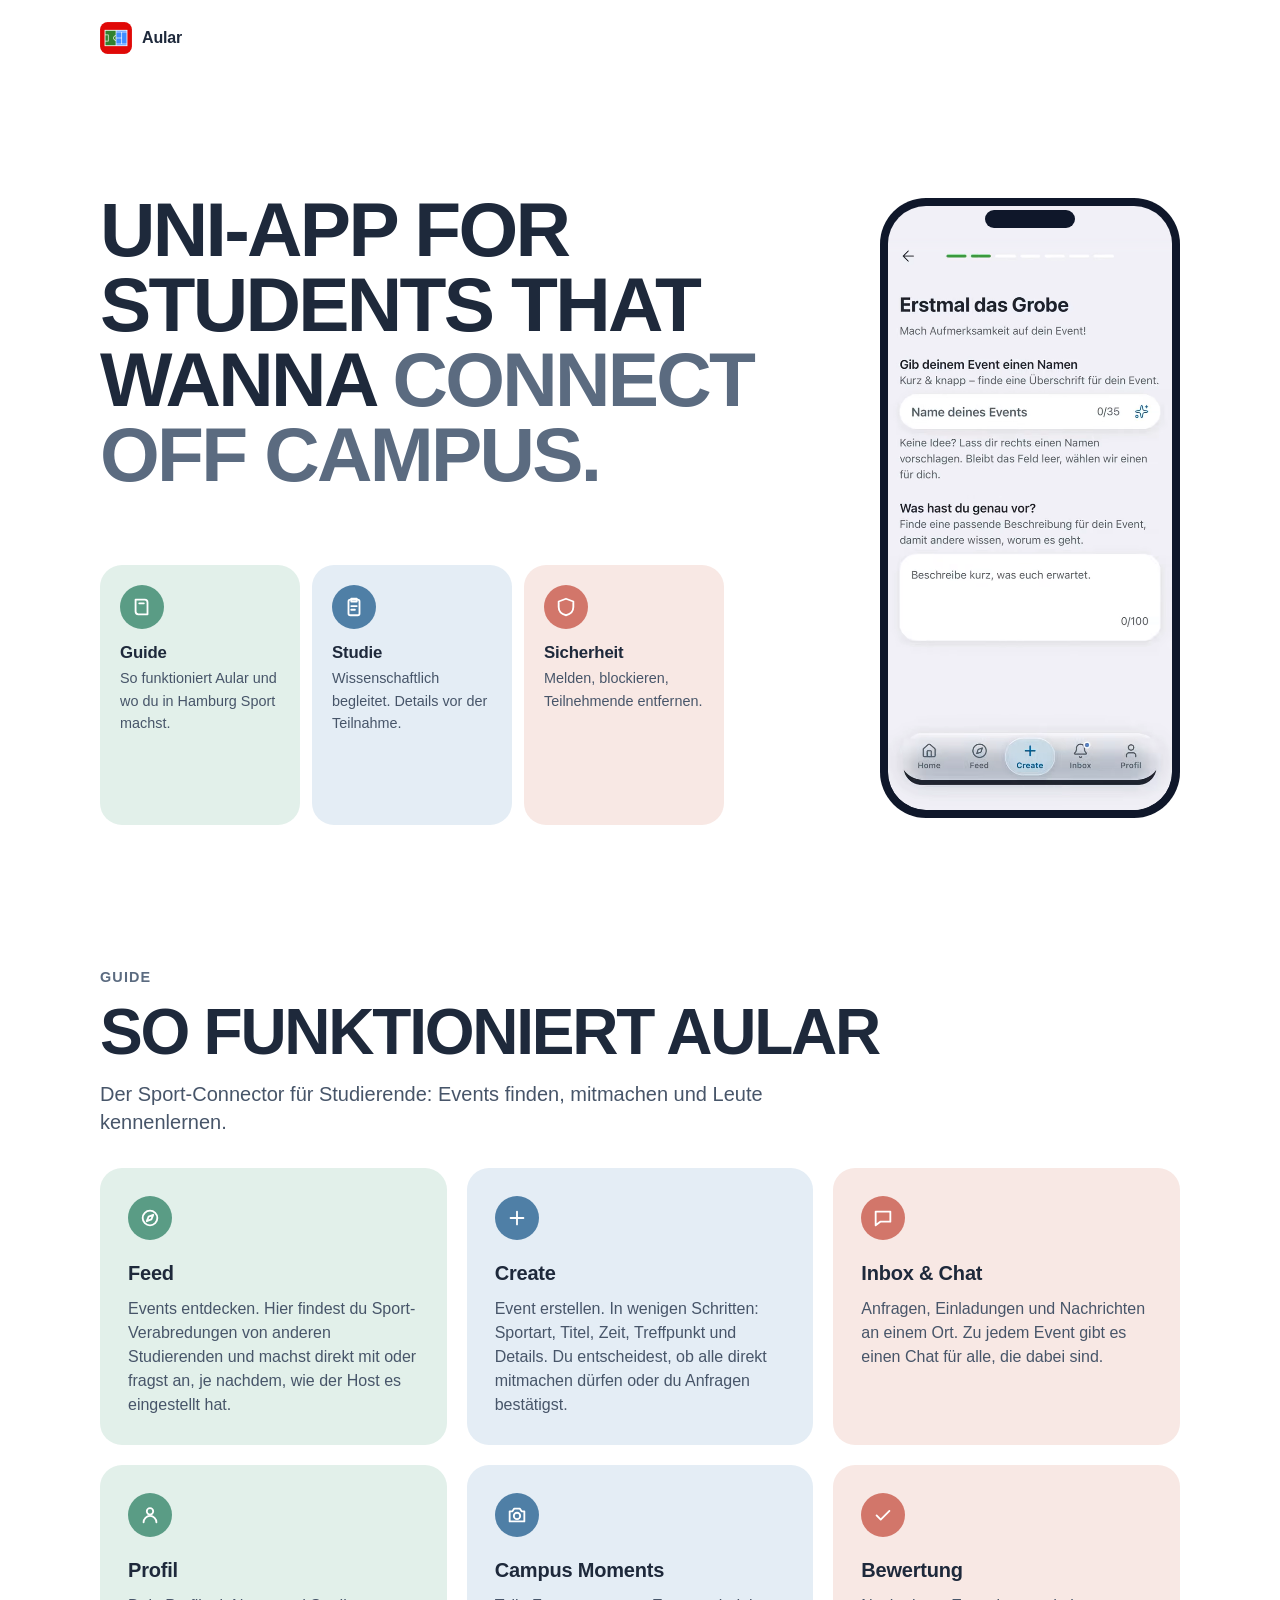
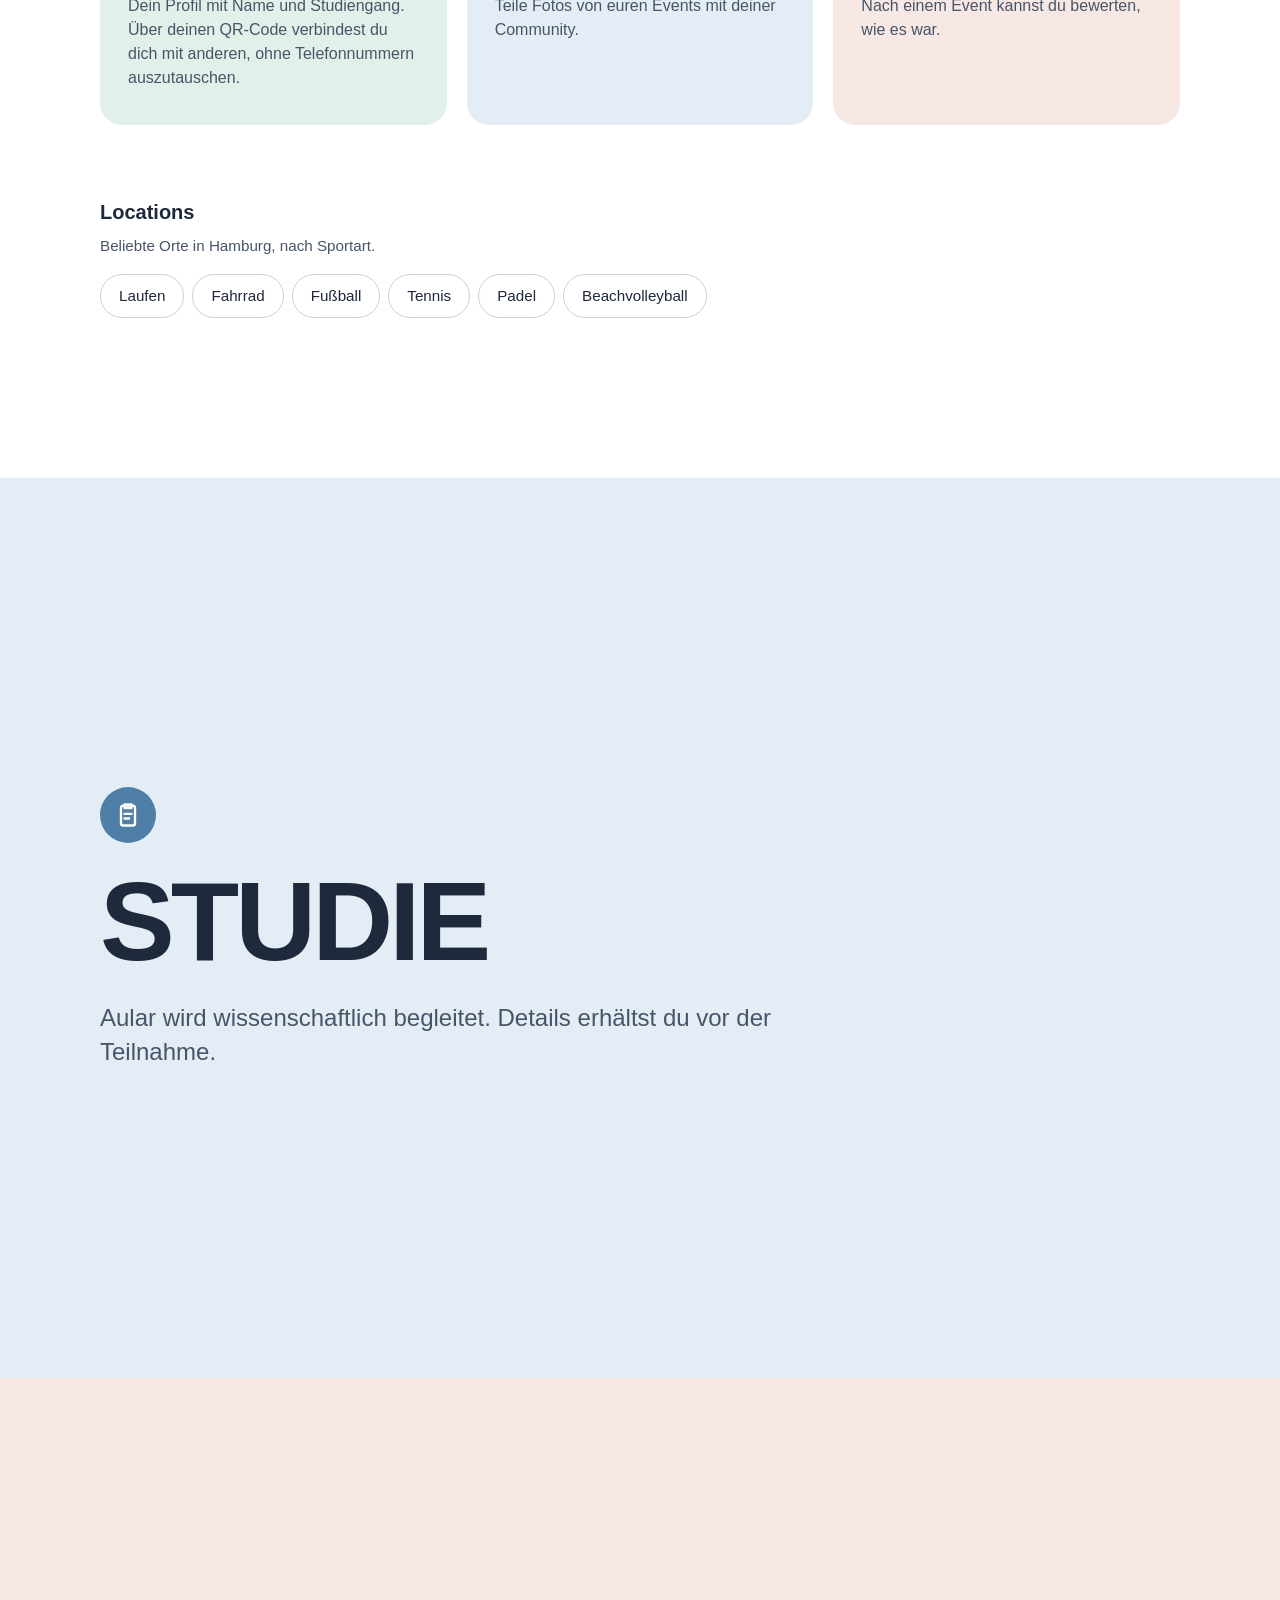
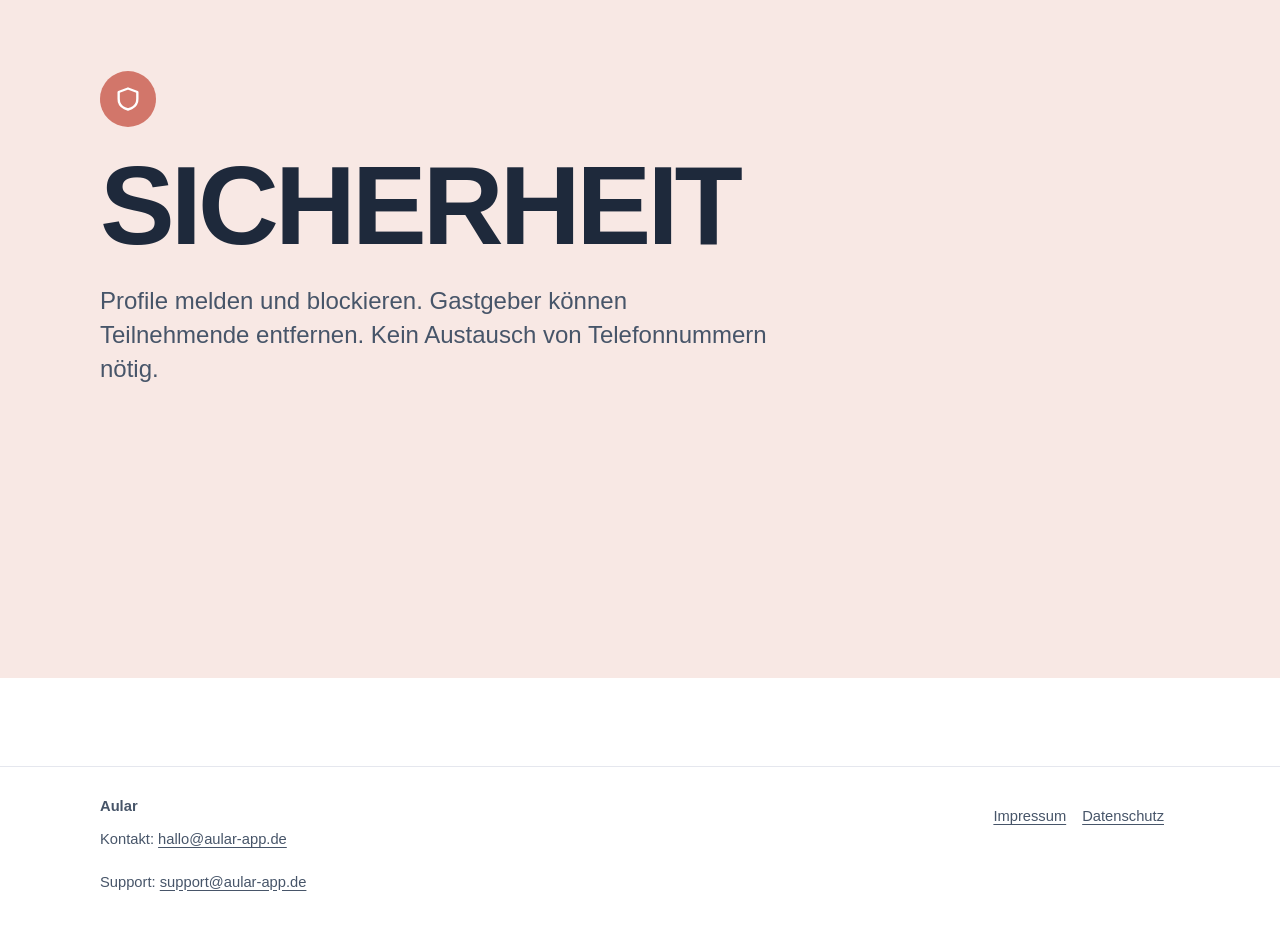
==== commit e8a672b9: "Guide-Abschnitt: Unterzeile unter der Überschrift Co-Authored-By: Claude Sonnet 5.5 <noreply@anthrop" ====
--- a/index.html
+++ b/index.html
@@ -64,6 +64,7 @@
     <div class="guide-kopf">
             <span class="tag">Guide</span>
             <h2 id="h-guide">So funktioniert Aular</h2>
+            <p class="guide-sub">Der Sport-Connector für Studierende: Events finden, mitmachen und Leute kennenlernen.</p>
           </div>
 
           <div class="guide-grid">
--- a/css/style.css
+++ b/css/style.css
@@ -264,6 +264,7 @@
 @media (max-width: 760px) { .guide-seite { display: none; } }
 .guide-seite h2 { font-size: clamp(2.2rem, 6vw, 4rem); margin: 0; line-height: 1; letter-spacing: -0.035em; font-weight: 800; text-transform: uppercase; }
 .guide-seite .guide-kopf { padding: 0 0 32px; }
+.guide-sub { margin: 16px 0 0; max-width: 36em; font-size: 1.25rem; line-height: 1.4; color: var(--ink-soft); }
 .orte h3 { margin: 0 0 6px; font-size: 1.25rem; font-weight: 700; }
 
 /* Guide-Seite */
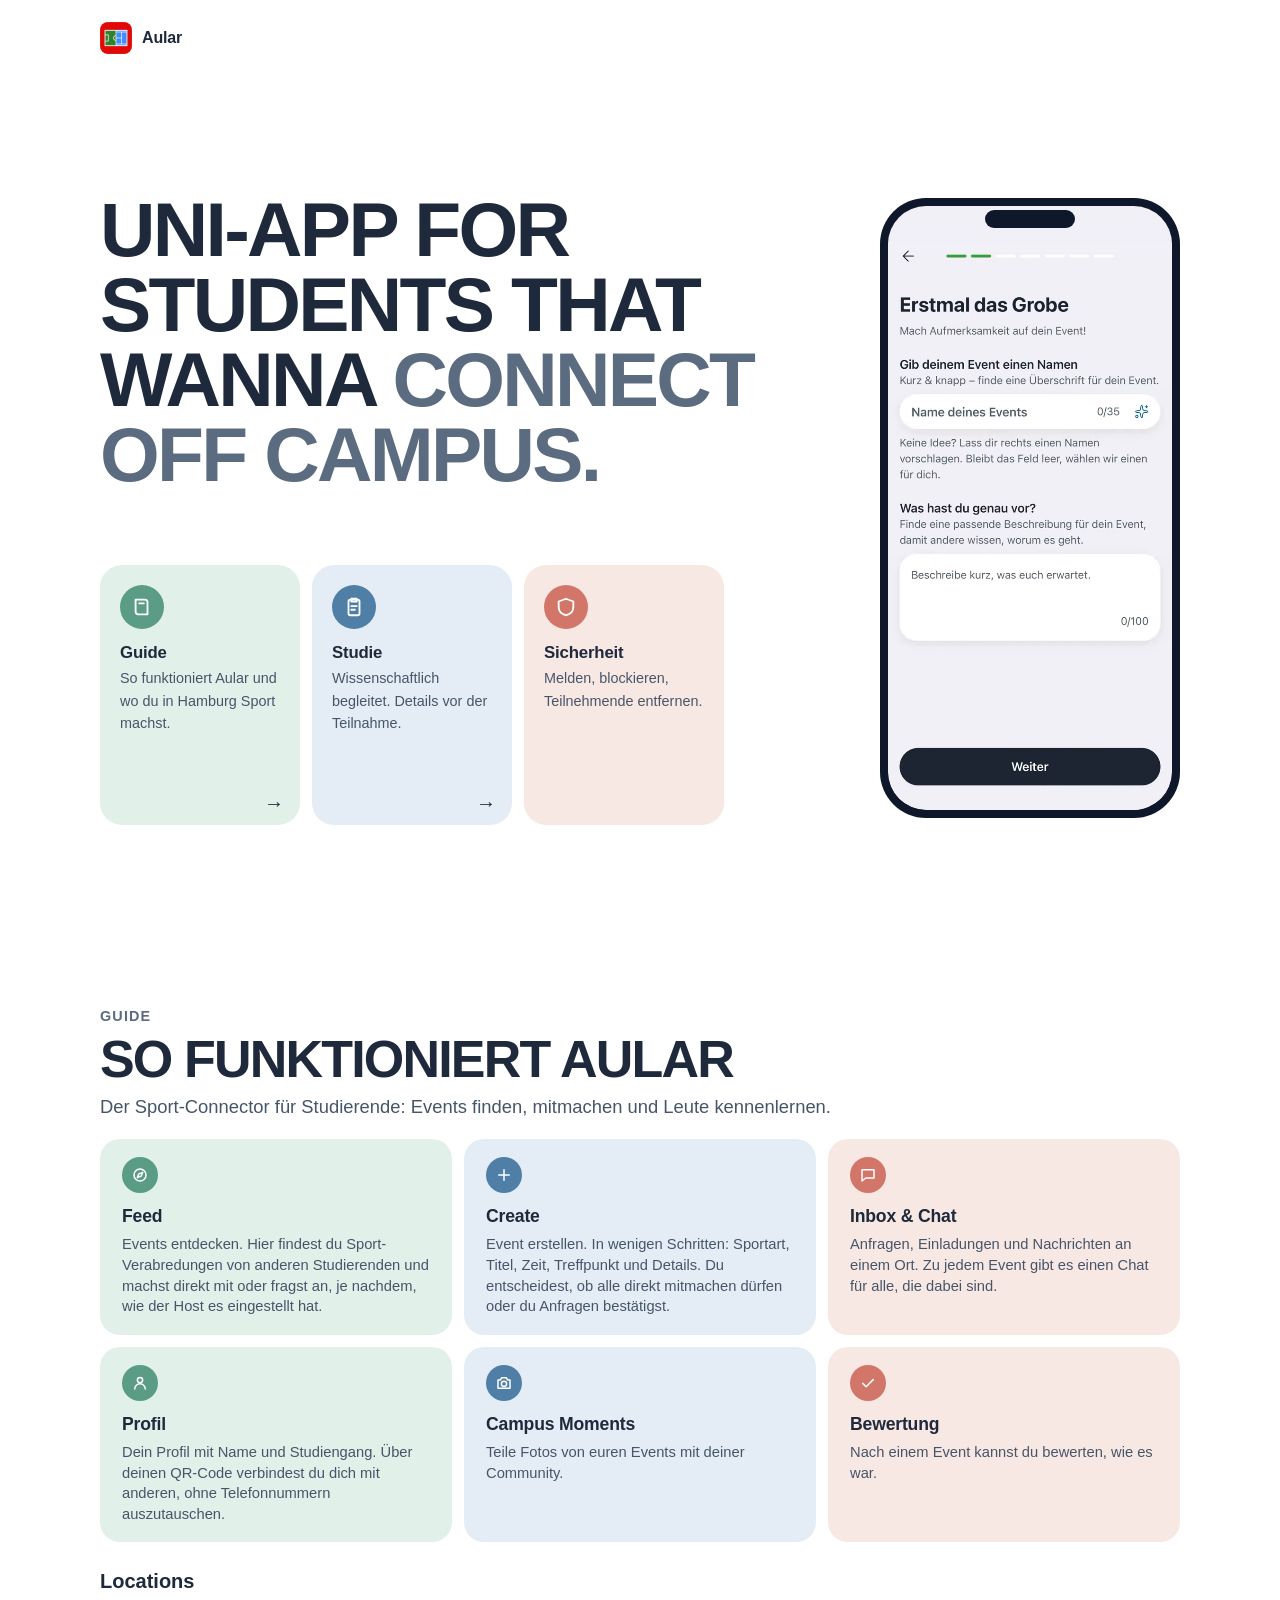
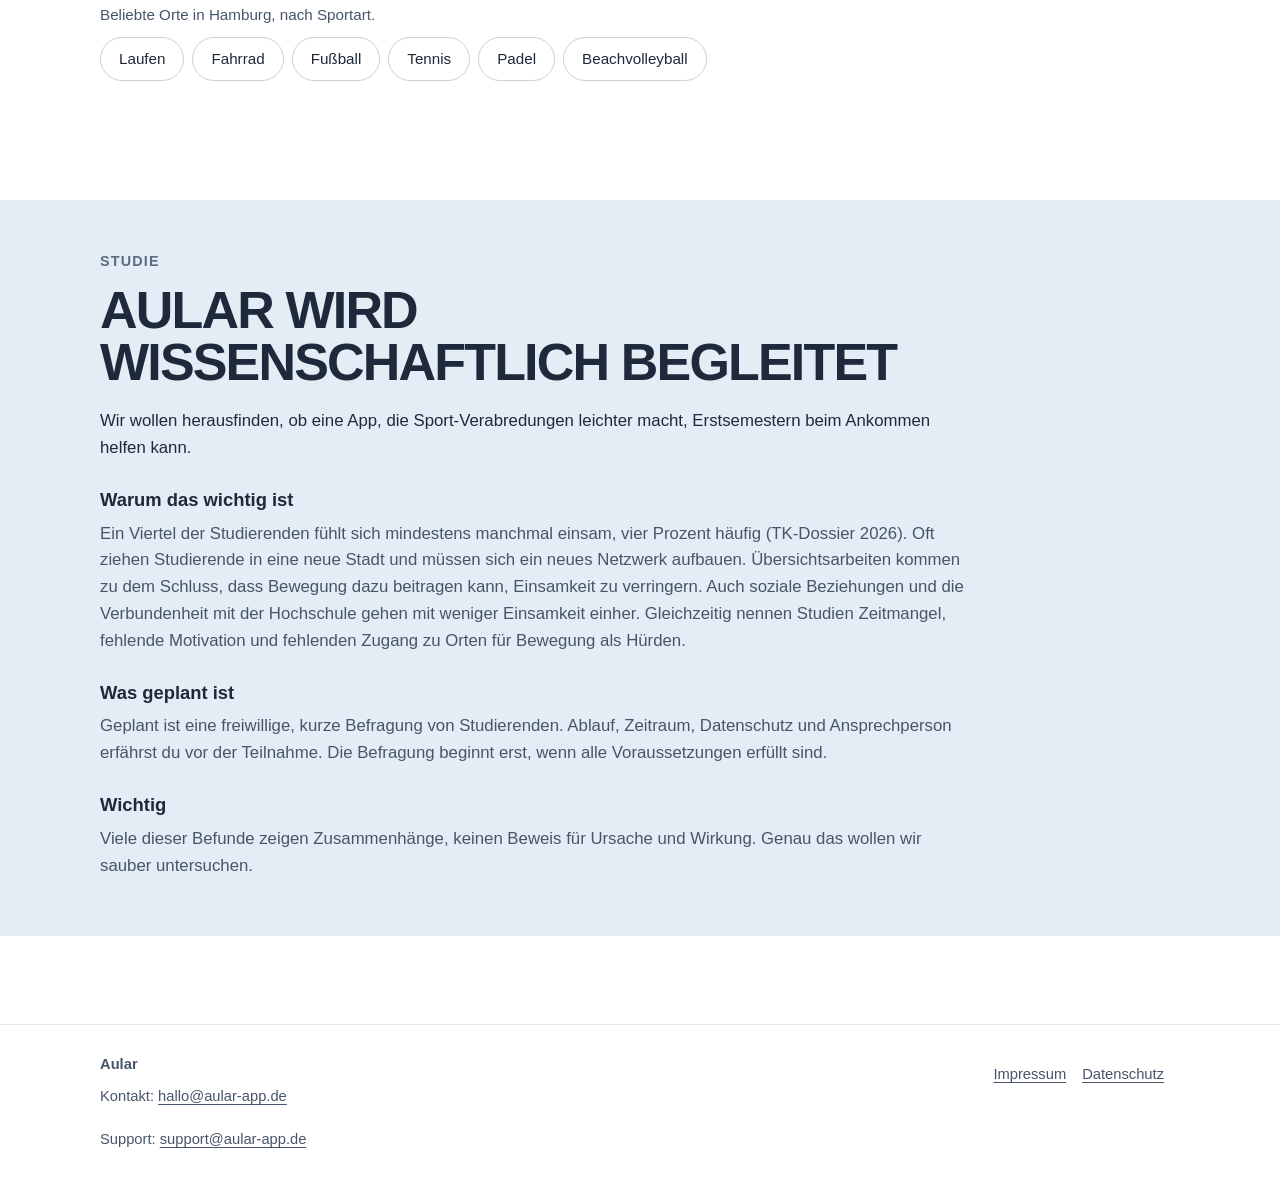
==== commit 856c0cdd: "Studie-Bereich unter Guide, Pfeil an Guide- und Studie-Karte Karte Sicherheit ohne Link, Bereich Sic" ====
--- a/index.html
+++ b/index.html
@@ -35,17 +35,19 @@
               <div class="dot" style="background:var(--gruen)"><svg viewBox="0 0 24 24" aria-hidden="true"><path d="M5 4h10a3 3 0 013 3v13H8a3 3 0 01-3-3z"/><path d="M9 8h5"/></svg></div>
               <p class="titel">Guide</p>
               <p>So funktioniert Aular und wo du in Hamburg Sport machst.</p>
+              <span class="pfeil" aria-hidden="true">→</span>
             </a>
             <a class="step" href="#studie">
               <div class="dot" style="background:var(--blau)"><svg viewBox="0 0 24 24" aria-hidden="true"><rect x="6" y="4" width="12" height="17" rx="2"/><path d="M9 3h6v3H9zM9 11h6M9 15h4"/></svg></div>
               <p class="titel">Studie</p>
               <p>Wissenschaftlich begleitet. Details vor der Teilnahme.</p>
+              <span class="pfeil" aria-hidden="true">→</span>
             </a>
-            <a class="step" href="#sicherheit">
+            <div class="step">
               <div class="dot" style="background:var(--korall)"><svg viewBox="0 0 24 24" aria-hidden="true"><path d="M12 3l8 3v6c0 4.5-3.2 7.8-8 9-4.8-1.2-8-4.5-8-9V6z"/></svg></div>
               <p class="titel">Sicherheit</p>
               <p>Melden, blockieren, Teilnehmende entfernen.</p>
-            </a>
+            </div>
           </div>
       </section>
       <figure class="phone">
@@ -116,16 +118,18 @@
           </section>
     </section>
 
-    <section class="seite seite-blau" id="studie" aria-labelledby="h-studie">
-      <div class="dot" style="background:var(--blau)"><svg viewBox="0 0 24 24" aria-hidden="true"><rect x="6" y="4" width="12" height="17" rx="2"/><path d="M9 3h6v3H9zM9 11h6M9 15h4"/></svg></div>
-      <h2 id="h-studie">Studie</h2>
-      <p>Aular wird wissenschaftlich begleitet. Details erhältst du vor der Teilnahme.</p>
-    </section>
-
-    <section class="seite seite-korall" id="sicherheit" aria-labelledby="h-sicherheit">
-      <div class="dot" style="background:var(--korall)"><svg viewBox="0 0 24 24" aria-hidden="true"><path d="M12 3l8 3v6c0 4.5-3.2 7.8-8 9-4.8-1.2-8-4.5-8-9V6z"/></svg></div>
-      <h2 id="h-sicherheit">Sicherheit</h2>
-      <p>Profile melden und blockieren. Gastgeber können Teilnehmende entfernen. Kein Austausch von Telefonnummern nötig.</p>
+    <section class="studie-seite" id="studie" aria-labelledby="h-studie">
+      <div class="studie-text">
+        <span class="tag">Studie</span>
+        <h2 id="h-studie">Aular wird wissenschaftlich begleitet</h2>
+        <p class="studie-einl">Wir wollen herausfinden, ob eine App, die Sport-Verabredungen leichter macht, Erstsemestern beim Ankommen helfen kann.</p>
+        <h3>Warum das wichtig ist</h3>
+        <p>Ein Viertel der Studierenden fühlt sich mindestens manchmal einsam, vier Prozent häufig (TK-Dossier 2026). Oft ziehen Studierende in eine neue Stadt und müssen sich ein neues Netzwerk aufbauen. Übersichtsarbeiten kommen zu dem Schluss, dass Bewegung dazu beitragen kann, Einsamkeit zu verringern. Auch soziale Beziehungen und die Verbundenheit mit der Hochschule gehen mit weniger Einsamkeit einher. Gleichzeitig nennen Studien Zeitmangel, fehlende Motivation und fehlenden Zugang zu Orten für Bewegung als Hürden.</p>
+        <h3>Was geplant ist</h3>
+        <p>Geplant ist eine freiwillige, kurze Befragung von Studierenden. Ablauf, Zeitraum, Datenschutz und Ansprechperson erfährst du vor der Teilnahme. Die Befragung beginnt erst, wenn alle Voraussetzungen erfüllt sind.</p>
+        <h3>Wichtig</h3>
+        <p>Viele dieser Befunde zeigen Zusammenhänge, keinen Beweis für Ursache und Wirkung. Genau das wollen wir sauber untersuchen.</p>
+      </div>
     </section>
   </main>
 
--- a/css/style.css
+++ b/css/style.css
@@ -126,6 +126,7 @@
 .stage > section { padding-top: calc(72 * var(--u)); }
 .three { display: grid; grid-template-columns: repeat(3, calc(200 * var(--u))); gap: calc(12 * var(--u)); }
 .step {
+  position: relative;
   color: inherit;
   text-decoration: none;
   border-radius: calc(22 * var(--u));
@@ -247,7 +248,6 @@
   html.startseite { scroll-snap-type: y proximity; }
   .startseite .site-header { scroll-snap-align: start; }
   .stage { min-height: calc(100svh - 76px); }
-  .startseite .site-footer { scroll-snap-align: end; }
 }
 @media (prefers-reduced-motion: no-preference) {
   html { scroll-behavior: smooth; }
@@ -257,14 +257,37 @@
 .guide-seite {
   min-height: 100vh;
   min-height: 100svh;
-  padding: 64px 20px;
+  padding: 28px 20px;
   scroll-snap-align: start;
+  display: flex;
+  flex-direction: column;
+  justify-content: center;
 }
 @media (min-width: 1160px) { .guide-seite { padding-inline: calc((100% - 1080px) / 2); } }
-@media (max-width: 760px) { .guide-seite { display: none; } }
+@media (max-width: 760px) { .guide-seite { min-height: 0; padding-block: 48px; display: block; } }
 .guide-seite h2 { font-size: clamp(2.2rem, 6vw, 4rem); margin: 0; line-height: 1; letter-spacing: -0.035em; font-weight: 800; text-transform: uppercase; }
 .guide-seite .guide-kopf { padding: 0 0 32px; }
-.guide-sub { margin: 16px 0 0; max-width: 36em; font-size: 1.25rem; line-height: 1.4; color: var(--ink-soft); }
+.guide-sub { margin: 10px 0 0; font-size: 1.15rem; line-height: 1.3; color: var(--ink-soft); white-space: nowrap; }
+.guide-seite .guide-kopf { padding-bottom: 20px; }
+.guide-seite .tag { margin-bottom: 6px; }
+.guide-seite h2 { font-size: clamp(2rem, 5vw, 3.25rem); }
+.guide-seite .guide-grid { gap: 12px; }
+.guide-seite .karte { min-height: 0; padding: 18px 22px; border-radius: 20px; }
+.guide-seite .karte .dot { width: 36px; height: 36px; margin-bottom: 10px; }
+.guide-seite .karte-titel { font-size: 1.1rem; margin-bottom: 4px; }
+.guide-seite .karte p { font-size: 0.92rem; line-height: 1.4; }
+.guide-seite .orte { padding: 24px 0 0; }
+.guide-seite .orte-sub { margin-bottom: 10px; }
+@media (min-width: 761px) and (max-height: 780px) {
+  .guide-seite { padding-block: 16px; }
+  .guide-seite .guide-kopf { padding-bottom: 12px; }
+  .guide-seite h2 { font-size: 2.4rem; }
+  .guide-seite .karte { padding: 12px 20px; }
+  .guide-seite .karte .dot { width: 32px; height: 32px; margin-bottom: 6px; }
+  .guide-seite .karte p { font-size: 0.88rem; line-height: 1.35; }
+  .guide-seite .orte { padding-top: 14px; }
+  .guide-seite .orte-sub { margin-bottom: 6px; }
+}
 .orte h3 { margin: 0 0 6px; font-size: 1.25rem; font-weight: 700; }
 
 /* Guide-Seite */
@@ -378,3 +401,35 @@
   .three { grid-template-columns: 1fr; }
   .step { min-height: 0; }
 }
+
+/* Pfeil an klickbaren Karten */
+.pfeil {
+  position: absolute;
+  right: 16px;
+  bottom: 12px;
+  font-size: 1.25rem;
+  line-height: 1;
+  color: var(--ink);
+}
+a.step:hover .pfeil, a.step:focus-visible .pfeil { transform: translateX(3px); }
+@media (prefers-reduced-motion: no-preference) { .pfeil { transition: transform .15s; } }
+a.step:focus-visible { outline: 2px solid var(--ink); outline-offset: 3px; }
+
+/* Studie-Bereich */
+#guide, #studie { scroll-margin-top: 16px; }
+.studie-seite {
+  background: var(--blau-hell);
+  padding: 48px 20px 56px;
+}
+@media (min-width: 1160px) { .studie-seite { padding-inline: calc((100% - 1080px) / 2); } }
+.studie-text { max-width: 54rem; }
+.studie-seite h2 { margin: 0; font-size: clamp(2rem, 5vw, 3.25rem); line-height: 1; letter-spacing: -0.035em; font-weight: 800; text-transform: uppercase; }
+.studie-einl { margin: 20px 0 0; font-size: 1.25rem; line-height: 1.45; color: var(--ink); }
+.studie-seite h3 { margin: 24px 0 6px; font-size: 1.15rem; font-weight: 700; }
+.studie-seite p { margin: 0; font-size: 1.05rem; line-height: 1.6; color: var(--ink-soft); }
+.studie-seite p.studie-einl { margin-top: 20px; color: var(--ink); }
+
+@media (max-width: 760px) {
+  .guide-seite .guide-sub { white-space: normal; }
+  .guide-seite .karte { padding: 18px 20px; }
+}
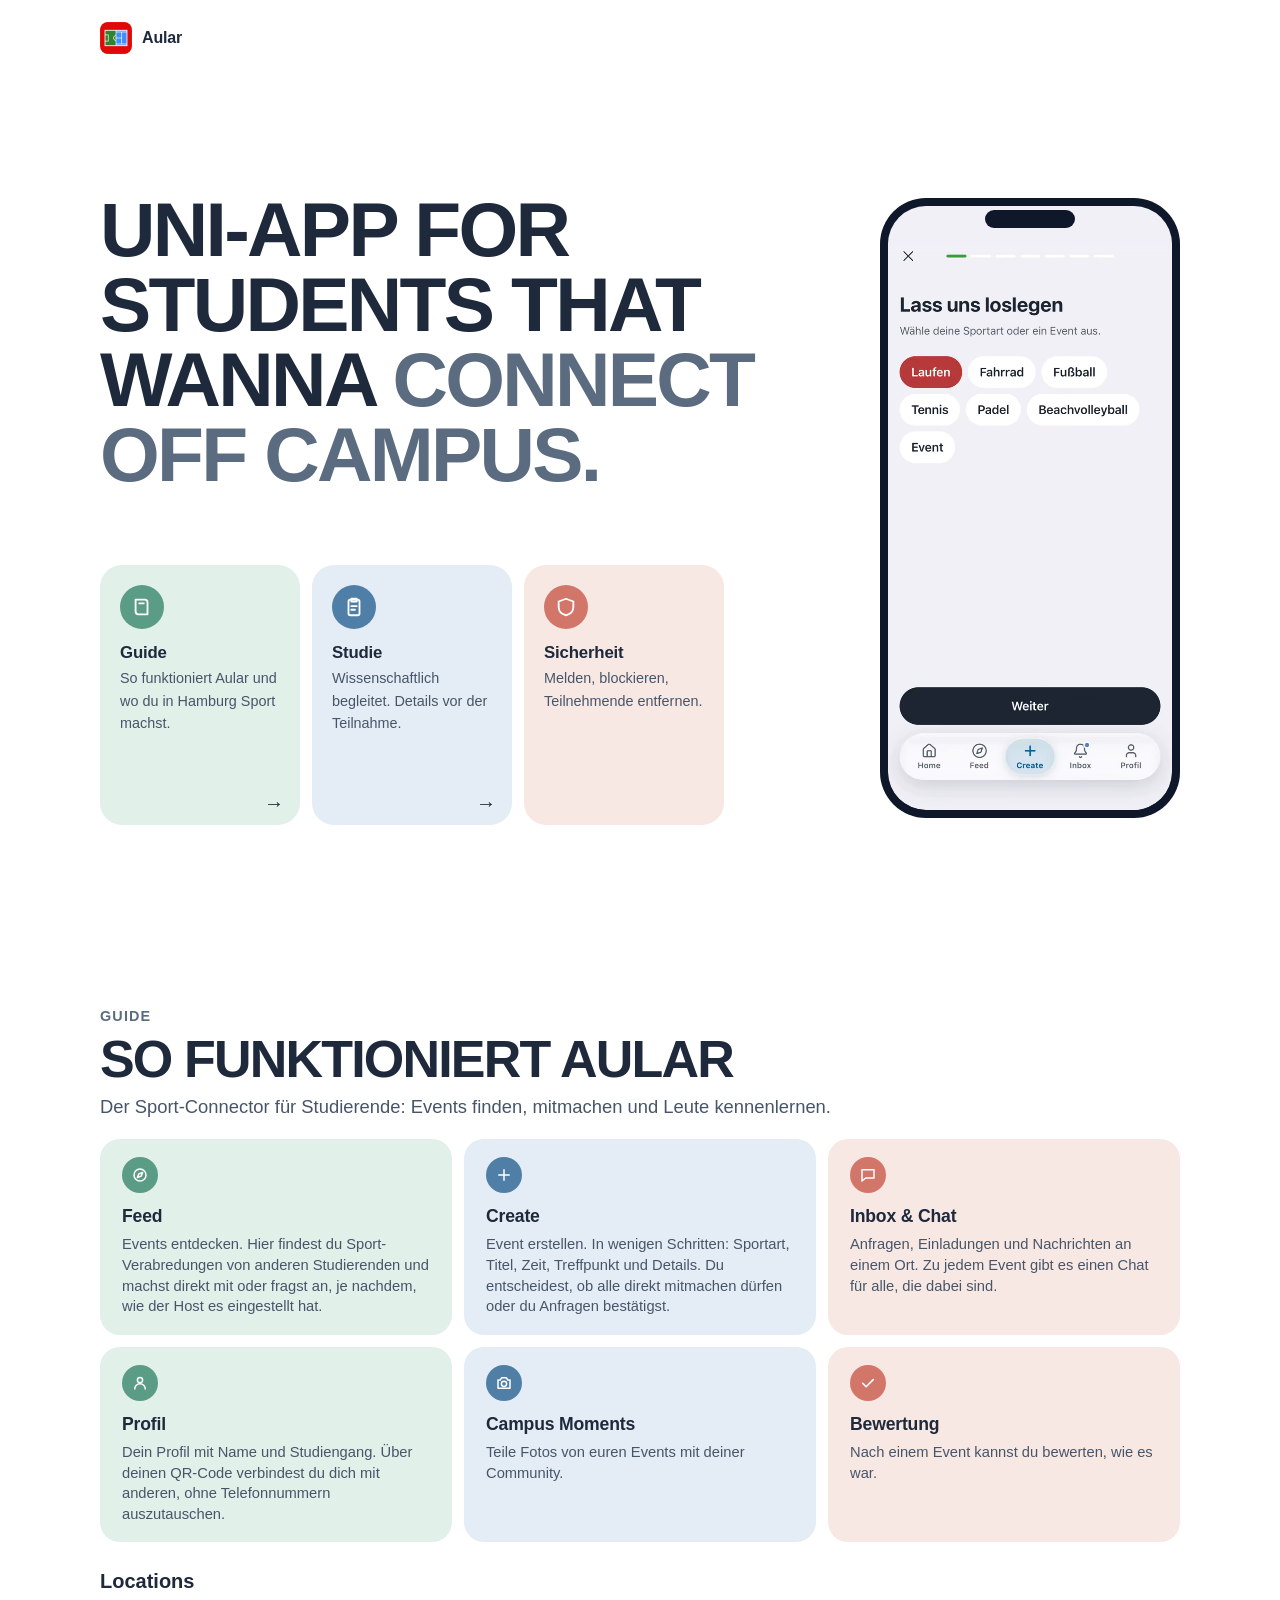
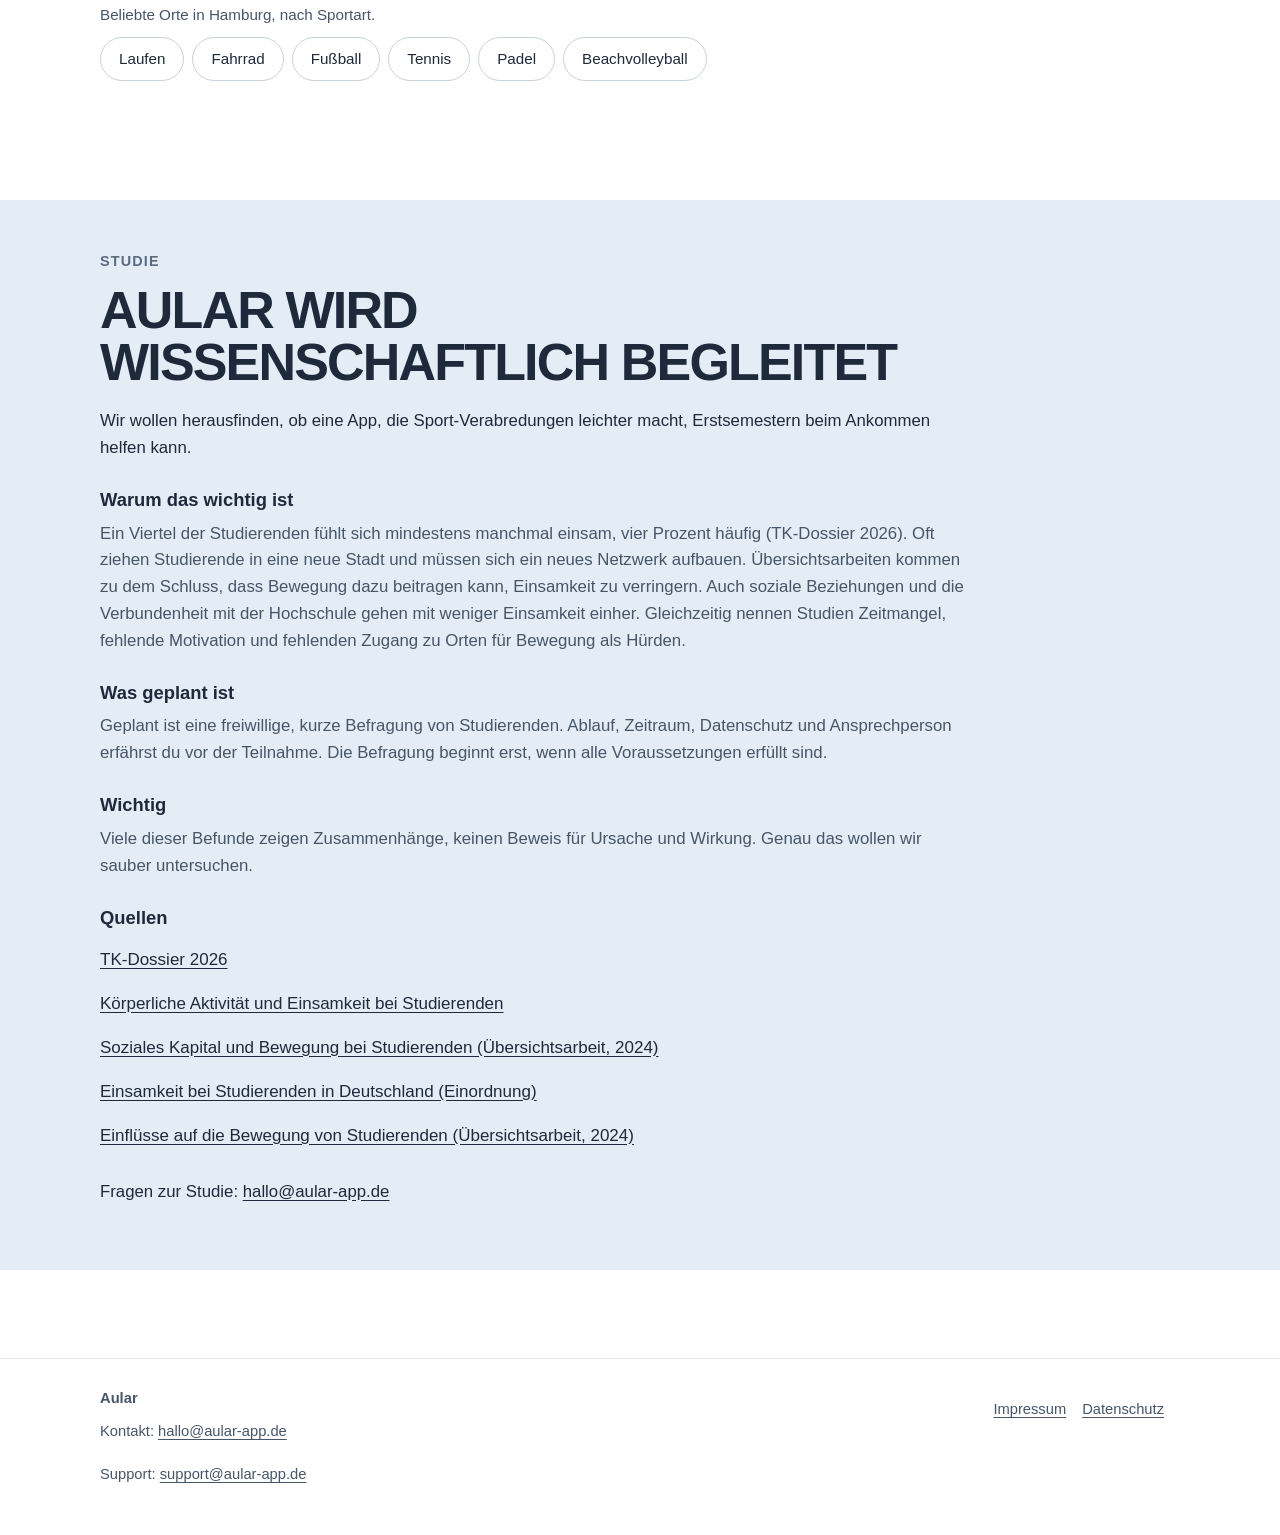
==== commit a6321961: "Studie: Quellen und Kontaktzeile Co-Authored-By: Claude Sonnet 5.5 <noreply@anthropic.com>" ====
--- a/index.html
+++ b/index.html
@@ -129,6 +129,15 @@
         <p>Geplant ist eine freiwillige, kurze Befragung von Studierenden. Ablauf, Zeitraum, Datenschutz und Ansprechperson erfährst du vor der Teilnahme. Die Befragung beginnt erst, wenn alle Voraussetzungen erfüllt sind.</p>
         <h3>Wichtig</h3>
         <p>Viele dieser Befunde zeigen Zusammenhänge, keinen Beweis für Ursache und Wirkung. Genau das wollen wir sauber untersuchen.</p>
+        <h3>Quellen</h3>
+        <ul class="quellen">
+          <li><a href="https://www.tk.de/presse/themen/praevention/gesundheitsstudien/studie-studierende-einsamkeit-2227152" target="_blank" rel="noopener noreferrer">TK-Dossier 2026</a></li>
+          <li><a href="https://pmc.ncbi.nlm.nih.gov/articles/PMC7884761" target="_blank" rel="noopener noreferrer">Körperliche Aktivität und Einsamkeit bei Studierenden</a></li>
+          <li><a href="https://www.ncbi.nlm.nih.gov/pmc/articles/PMC11602067/" target="_blank" rel="noopener noreferrer">Soziales Kapital und Bewegung bei Studierenden (Übersichtsarbeit, 2024)</a></li>
+          <li><a href="https://www.ncbi.nlm.nih.gov/pmc/articles/PMC12391135/" target="_blank" rel="noopener noreferrer">Einsamkeit bei Studierenden in Deutschland (Einordnung)</a></li>
+          <li><a href="https://link.springer.com/10.1186/s12889-023-17621-4" target="_blank" rel="noopener noreferrer">Einflüsse auf die Bewegung von Studierenden (Übersichtsarbeit, 2024)</a></li>
+        </ul>
+        <p class="studie-frage">Fragen zur Studie: <a href="mailto:hallo@aular-app.de">hallo@aular-app.de</a></p>
       </div>
     </section>
   </main>
--- a/css/style.css
+++ b/css/style.css
@@ -433,3 +433,7 @@
   .guide-seite .guide-sub { white-space: normal; }
   .guide-seite .karte { padding: 18px 20px; }
 }
+
+.quellen { list-style: none; margin: 0; padding: 0; }
+.quellen a, .studie-frage a { display: inline-flex; align-items: center; min-height: 44px; color: var(--ink); }
+.studie-seite p.studie-frage { margin-top: 12px; color: var(--ink); }
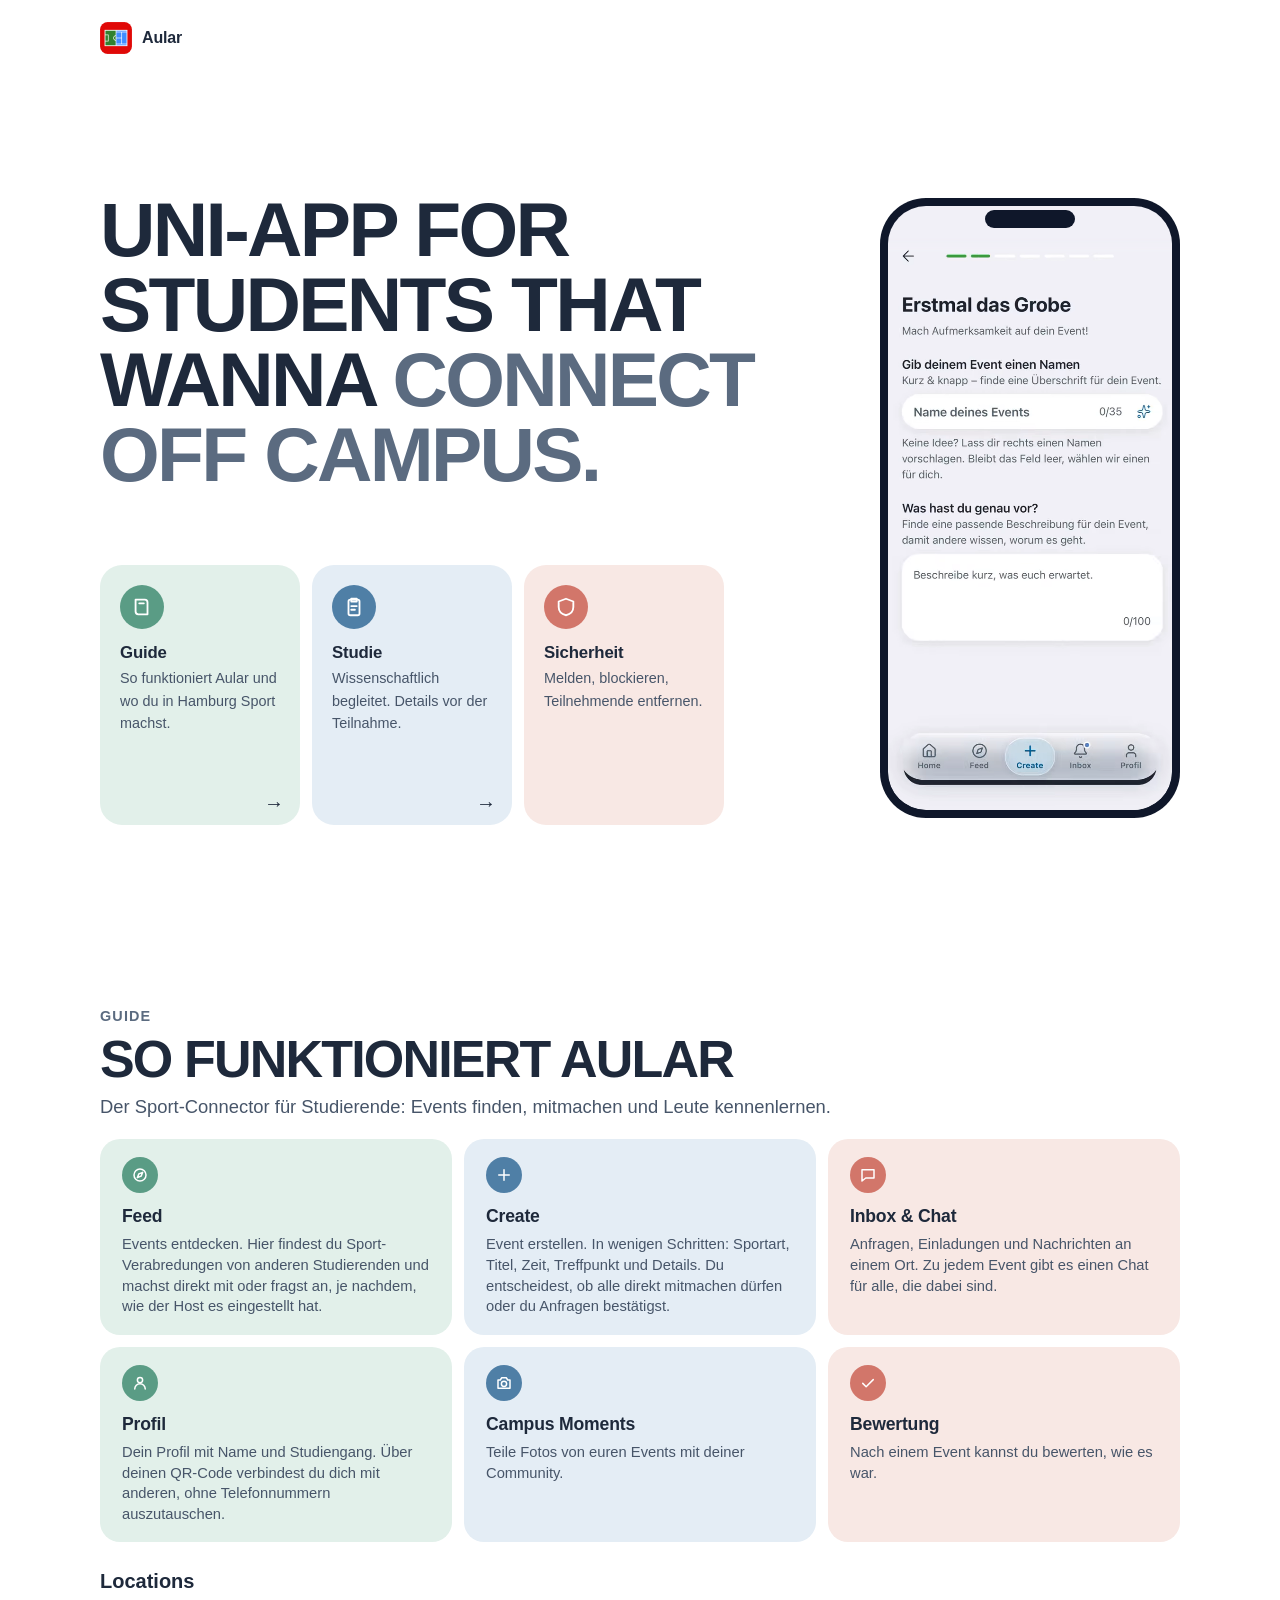
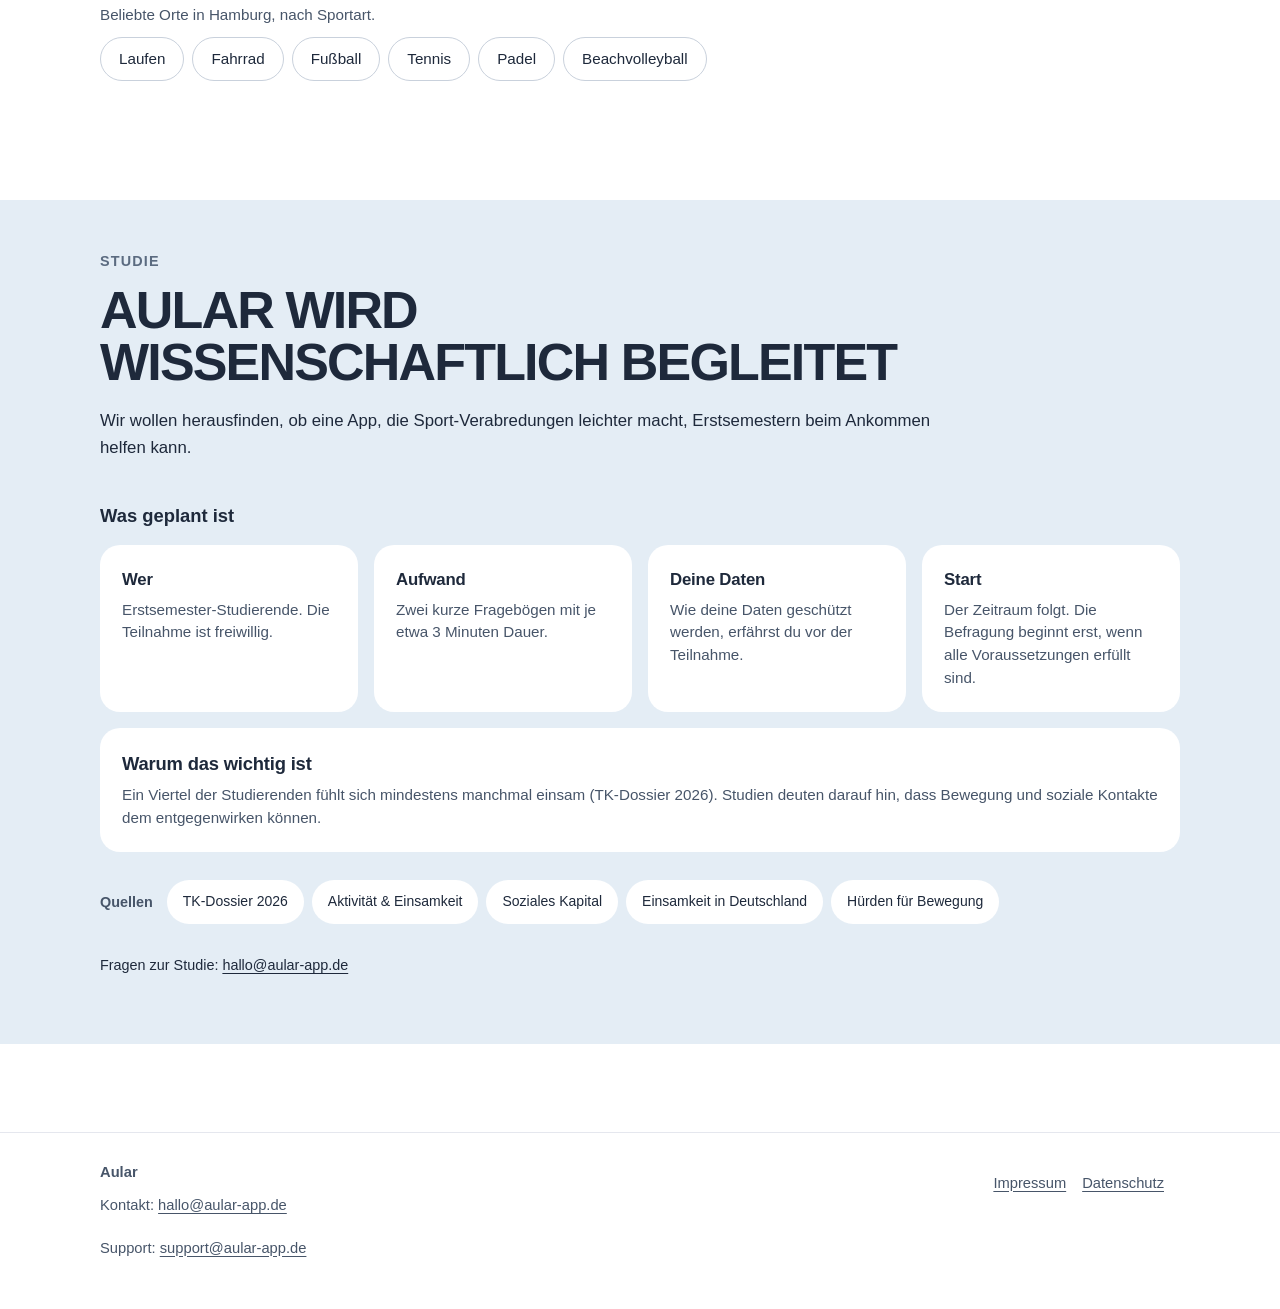
==== commit 2305345a: "Studie: Karten statt Fließtext, Quellen als Pillen Co-Authored-By: Claude Sonnet 5.5 <noreply@anthro" ====
--- a/index.html
+++ b/index.html
@@ -123,20 +123,27 @@
         <span class="tag">Studie</span>
         <h2 id="h-studie">Aular wird wissenschaftlich begleitet</h2>
         <p class="studie-einl">Wir wollen herausfinden, ob eine App, die Sport-Verabredungen leichter macht, Erstsemestern beim Ankommen helfen kann.</p>
-        <h3>Warum das wichtig ist</h3>
-        <p>Ein Viertel der Studierenden fühlt sich mindestens manchmal einsam, vier Prozent häufig (TK-Dossier 2026). Oft ziehen Studierende in eine neue Stadt und müssen sich ein neues Netzwerk aufbauen. Übersichtsarbeiten kommen zu dem Schluss, dass Bewegung dazu beitragen kann, Einsamkeit zu verringern. Auch soziale Beziehungen und die Verbundenheit mit der Hochschule gehen mit weniger Einsamkeit einher. Gleichzeitig nennen Studien Zeitmangel, fehlende Motivation und fehlenden Zugang zu Orten für Bewegung als Hürden.</p>
         <h3>Was geplant ist</h3>
-        <p>Geplant ist eine freiwillige, kurze Befragung von Studierenden. Ablauf, Zeitraum, Datenschutz und Ansprechperson erfährst du vor der Teilnahme. Die Befragung beginnt erst, wenn alle Voraussetzungen erfüllt sind.</p>
-        <h3>Wichtig</h3>
-        <p>Viele dieser Befunde zeigen Zusammenhänge, keinen Beweis für Ursache und Wirkung. Genau das wollen wir sauber untersuchen.</p>
-        <h3>Quellen</h3>
-        <ul class="quellen">
-          <li><a href="https://www.tk.de/presse/themen/praevention/gesundheitsstudien/studie-studierende-einsamkeit-2227152" target="_blank" rel="noopener noreferrer">TK-Dossier 2026</a></li>
-          <li><a href="https://pmc.ncbi.nlm.nih.gov/articles/PMC7884761" target="_blank" rel="noopener noreferrer">Körperliche Aktivität und Einsamkeit bei Studierenden</a></li>
-          <li><a href="https://www.ncbi.nlm.nih.gov/pmc/articles/PMC11602067/" target="_blank" rel="noopener noreferrer">Soziales Kapital und Bewegung bei Studierenden (Übersichtsarbeit, 2024)</a></li>
-          <li><a href="https://www.ncbi.nlm.nih.gov/pmc/articles/PMC12391135/" target="_blank" rel="noopener noreferrer">Einsamkeit bei Studierenden in Deutschland (Einordnung)</a></li>
-          <li><a href="https://link.springer.com/10.1186/s12889-023-17621-4" target="_blank" rel="noopener noreferrer">Einflüsse auf die Bewegung von Studierenden (Übersichtsarbeit, 2024)</a></li>
-        </ul>
+        <div class="plan-grid">
+          <div class="plan-karte"><h4>Wer</h4><p>Erstsemester-Studierende. Die Teilnahme ist freiwillig.</p></div>
+          <div class="plan-karte"><h4>Aufwand</h4><p>Zwei kurze Fragebögen mit je etwa 3 Minuten Dauer.</p></div>
+          <div class="plan-karte"><h4>Deine Daten</h4><p>Wie deine Daten geschützt werden, erfährst du vor der Teilnahme.</p></div>
+          <div class="plan-karte"><h4>Start</h4><p>Der Zeitraum folgt. Die Befragung beginnt erst, wenn alle Voraussetzungen erfüllt sind.</p></div>
+        </div>
+        <div class="plan-karte plan-breit">
+          <h4>Warum das wichtig ist</h4>
+          <p>Ein Viertel der Studierenden fühlt sich mindestens manchmal einsam (TK-Dossier 2026). Studien deuten darauf hin, dass Bewegung und soziale Kontakte dem entgegenwirken können.</p>
+        </div>
+        <div class="quellen-zeile">
+          <h3 class="quellen-label">Quellen</h3>
+          <ul class="quellen">
+            <li><a href="https://www.tk.de/presse/themen/praevention/gesundheitsstudien/studie-studierende-einsamkeit-2227152" target="_blank" rel="noopener noreferrer">TK-Dossier 2026</a></li>
+            <li><a href="https://pmc.ncbi.nlm.nih.gov/articles/PMC7884761" target="_blank" rel="noopener noreferrer">Aktivität &amp; Einsamkeit</a></li>
+            <li><a href="https://www.ncbi.nlm.nih.gov/pmc/articles/PMC11602067/" target="_blank" rel="noopener noreferrer">Soziales Kapital</a></li>
+            <li><a href="https://www.ncbi.nlm.nih.gov/pmc/articles/PMC12391135/" target="_blank" rel="noopener noreferrer">Einsamkeit in Deutschland</a></li>
+            <li><a href="https://link.springer.com/10.1186/s12889-023-17621-4" target="_blank" rel="noopener noreferrer">Hürden für Bewegung</a></li>
+          </ul>
+        </div>
         <p class="studie-frage">Fragen zur Studie: <a href="mailto:hallo@aular-app.de">hallo@aular-app.de</a></p>
       </div>
     </section>
--- a/css/style.css
+++ b/css/style.css
@@ -434,6 +434,26 @@
   .guide-seite .karte { padding: 18px 20px; }
 }
 
-.quellen { list-style: none; margin: 0; padding: 0; }
-.quellen a, .studie-frage a { display: inline-flex; align-items: center; min-height: 44px; color: var(--ink); }
-.studie-seite p.studie-frage { margin-top: 12px; color: var(--ink); }
+/* Studie: Karten, Quellen */
+.studie-text { max-width: none; }
+.studie-seite h2, .studie-seite .studie-einl { max-width: 54rem; }
+.studie-seite h3 { margin: 40px 0 14px; }
+.plan-grid { display: grid; grid-template-columns: repeat(4, minmax(0, 1fr)); gap: 16px; }
+.plan-karte { background: #fff; border-radius: 20px; padding: 22px; }
+.plan-karte h4 { margin: 0 0 6px; font-size: 1.05rem; font-weight: 700; letter-spacing: -0.01em; }
+.studie-seite .plan-karte p { font-size: 0.95rem; line-height: 1.5; }
+.plan-breit { margin-top: 16px; }
+.plan-breit h4 { font-size: 1.15rem; }
+.quellen-zeile { display: flex; flex-wrap: wrap; align-items: center; gap: 8px 14px; margin-top: 28px; }
+.studie-seite h3.quellen-label { margin: 0; font-size: 0.9rem; font-weight: 600; color: var(--ink-soft); }
+.quellen { list-style: none; margin: 0; padding: 0; display: flex; flex-wrap: wrap; gap: 8px; }
+.quellen a {
+  display: inline-flex; align-items: center; min-height: 44px; padding: 0 16px;
+  border-radius: 999px; background: #fff; color: var(--ink);
+  font-size: 0.875rem; font-weight: 500; text-decoration: none;
+}
+.quellen a:hover { text-decoration: underline; }
+.studie-frage a { display: inline-flex; align-items: center; min-height: 44px; color: var(--ink); }
+.studie-seite p.studie-frage { margin-top: 20px; font-size: 0.9rem; color: var(--ink); }
+@media (max-width: 1000px) { .plan-grid { grid-template-columns: repeat(2, minmax(0, 1fr)); } }
+@media (max-width: 600px) { .plan-grid { grid-template-columns: 1fr; } }
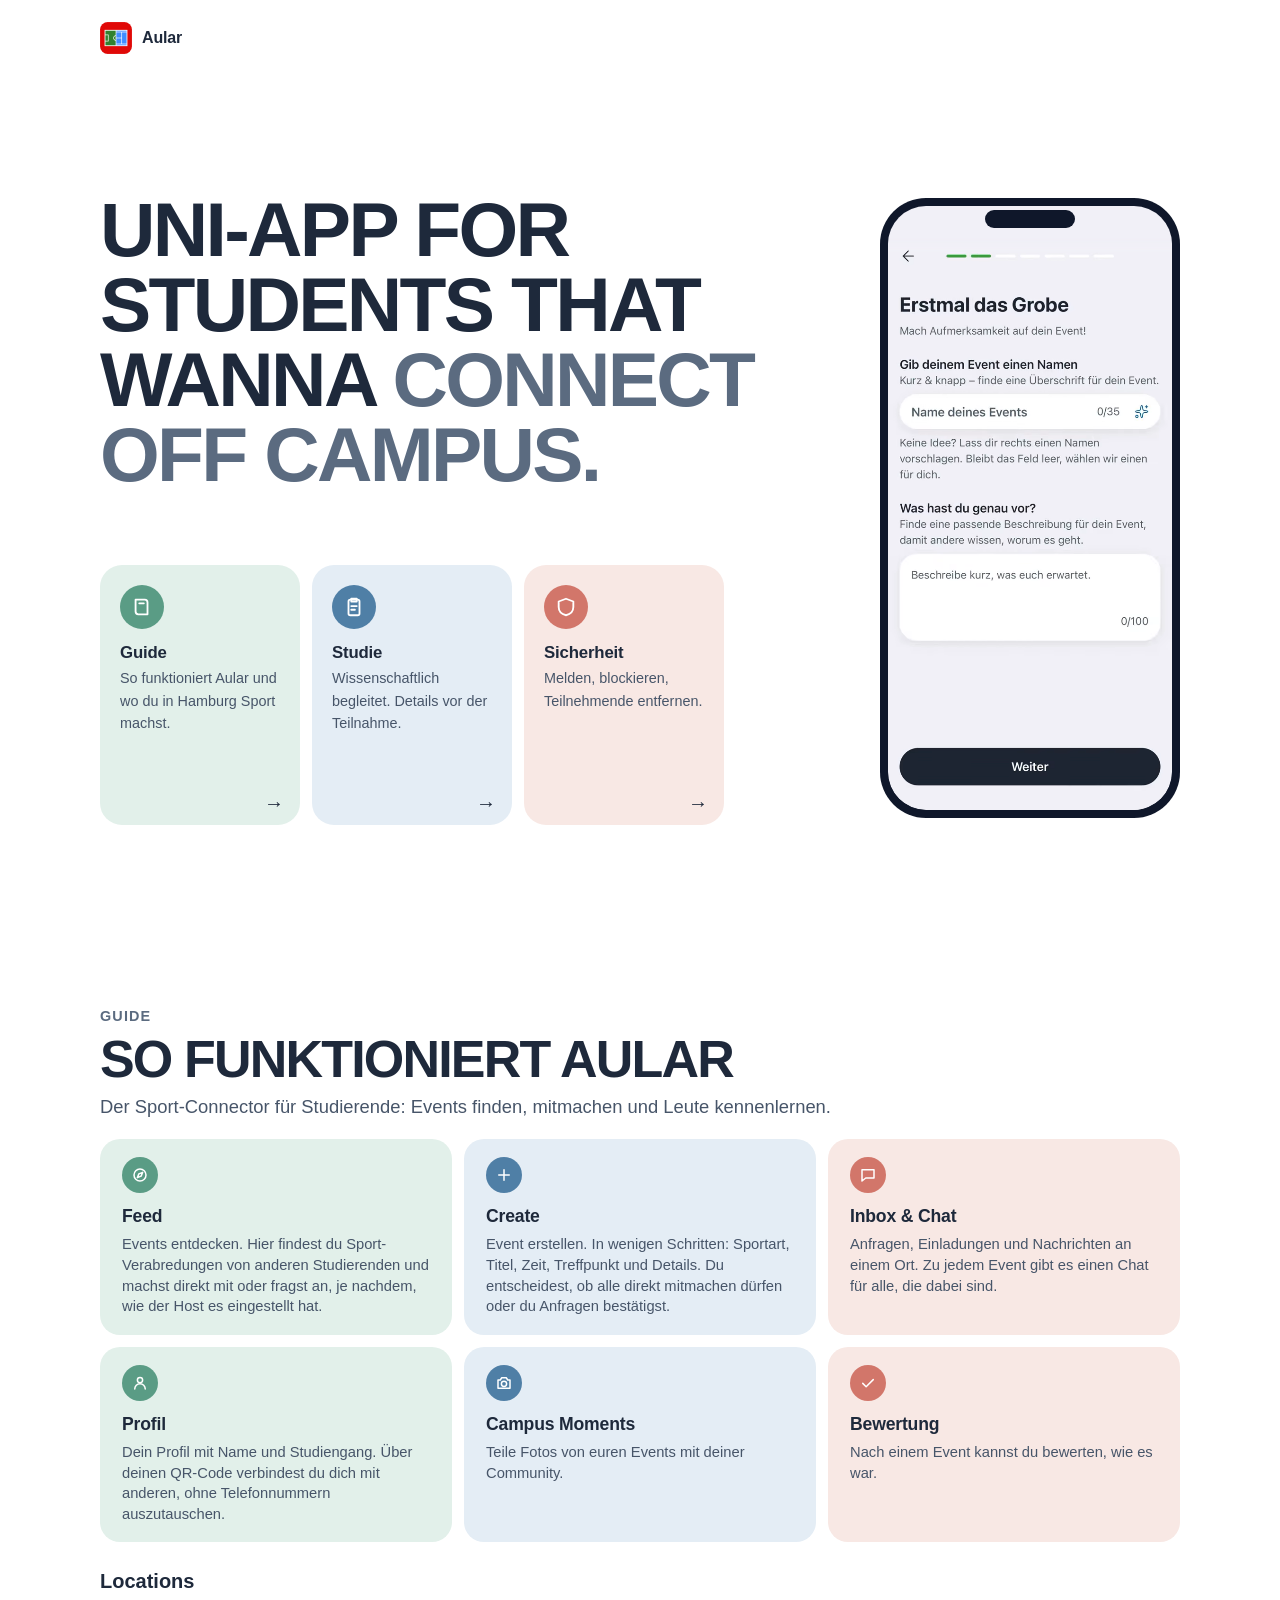
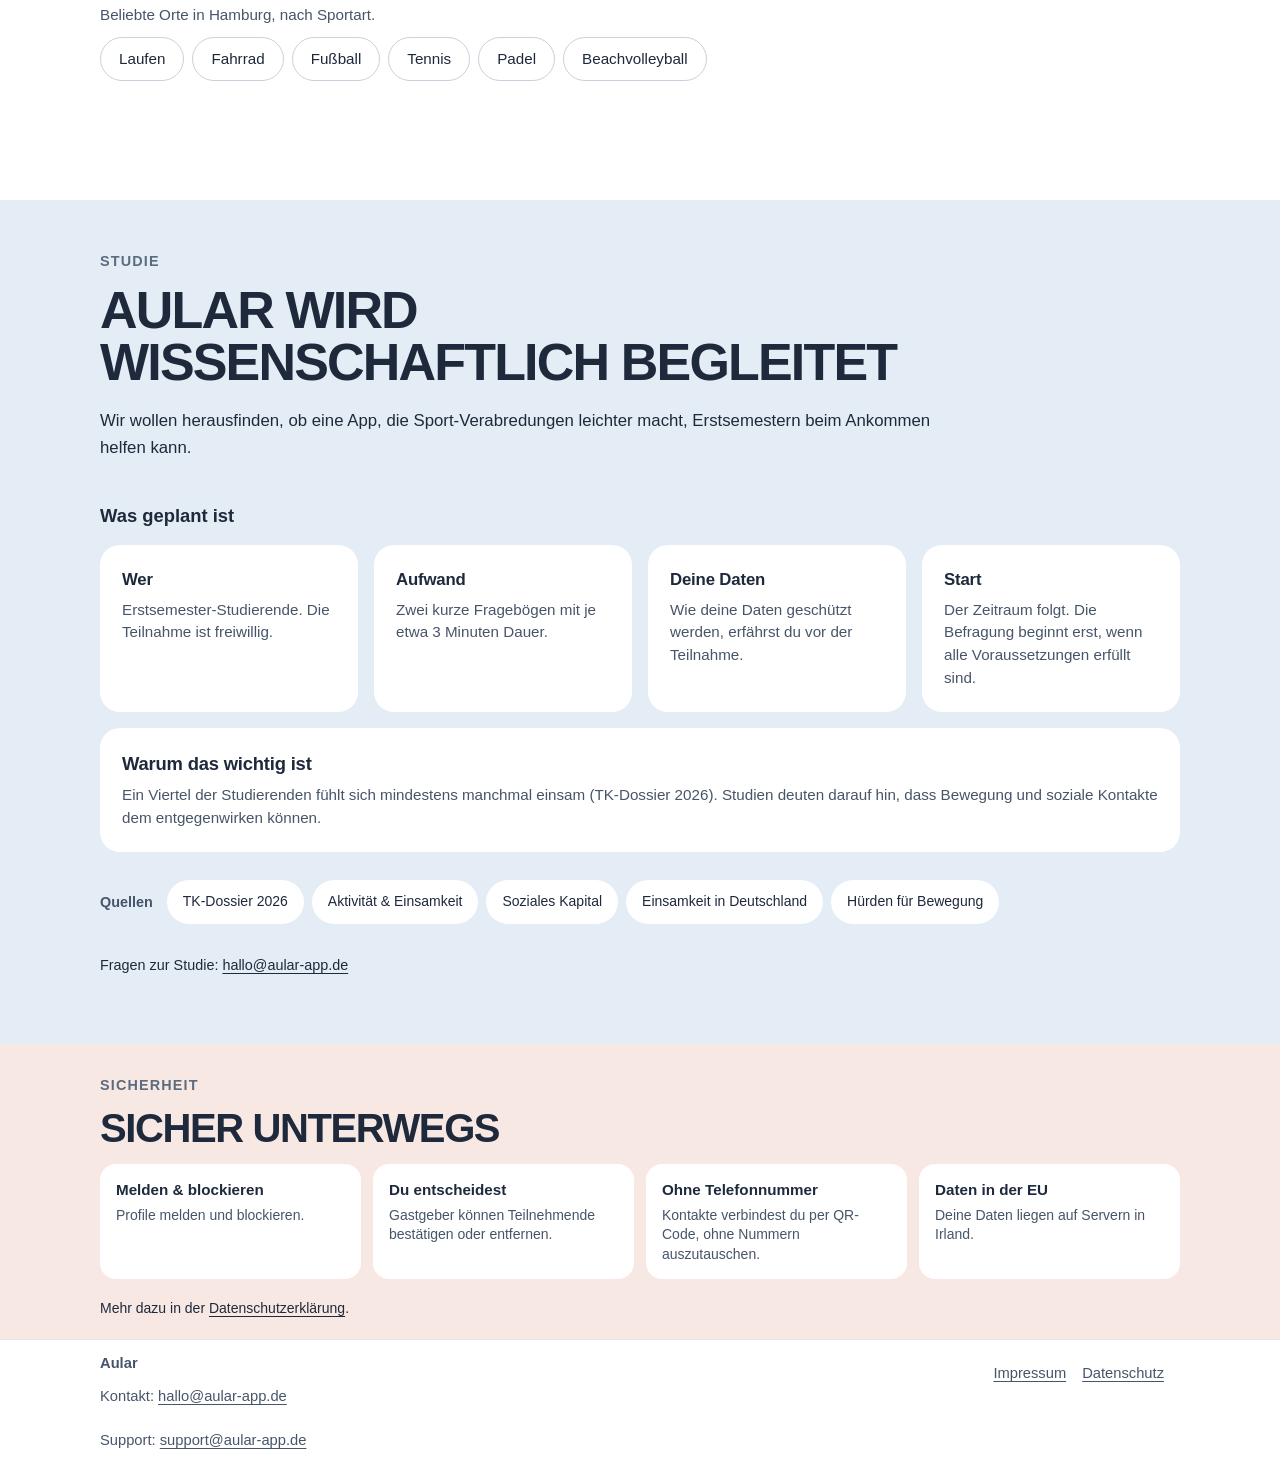
==== commit ed472f73: "Bereich Sicherheit als letzter Bereich direkt über dem Footer Karte Sicherheit wird Link mit Pfeil. " ====
--- a/index.html
+++ b/index.html
@@ -43,11 +43,12 @@
               <p>Wissenschaftlich begleitet. Details vor der Teilnahme.</p>
               <span class="pfeil" aria-hidden="true">→</span>
             </a>
-            <div class="step">
+            <a class="step" href="#sicherheit">
               <div class="dot" style="background:var(--korall)"><svg viewBox="0 0 24 24" aria-hidden="true"><path d="M12 3l8 3v6c0 4.5-3.2 7.8-8 9-4.8-1.2-8-4.5-8-9V6z"/></svg></div>
               <p class="titel">Sicherheit</p>
               <p>Melden, blockieren, Teilnehmende entfernen.</p>
-            </div>
+              <span class="pfeil" aria-hidden="true">→</span>
+            </a>
           </div>
       </section>
       <figure class="phone">
@@ -147,6 +148,18 @@
         <p class="studie-frage">Fragen zur Studie: <a href="mailto:hallo@aular-app.de">hallo@aular-app.de</a></p>
       </div>
     </section>
+
+    <section class="sicherheit-seite" id="sicherheit" aria-labelledby="h-sicherheit">
+      <span class="tag">Sicherheit</span>
+      <h2 id="h-sicherheit">Sicher unterwegs</h2>
+      <div class="si-grid">
+        <div class="si-karte"><h3>Melden &amp; blockieren</h3><p>Profile melden und blockieren.</p></div>
+        <div class="si-karte"><h3>Du entscheidest</h3><p>Gastgeber können Teilnehmende bestätigen oder entfernen.</p></div>
+        <div class="si-karte"><h3>Ohne Telefonnummer</h3><p>Kontakte verbindest du per QR-Code, ohne Nummern auszutauschen.</p></div>
+        <div class="si-karte"><h3>Daten in der EU</h3><p>Deine Daten liegen auf Servern in Irland.</p></div>
+      </div>
+      <p class="si-mehr">Mehr dazu in der <a href="datenschutz.html">Datenschutzerklärung</a>.</p>
+    </section>
   </main>
 
   <footer class="site-footer" id="kontakt">
--- a/css/style.css
+++ b/css/style.css
@@ -457,3 +457,26 @@
 .studie-seite p.studie-frage { margin-top: 20px; font-size: 0.9rem; color: var(--ink); }
 @media (max-width: 1000px) { .plan-grid { grid-template-columns: repeat(2, minmax(0, 1fr)); } }
 @media (max-width: 600px) { .plan-grid { grid-template-columns: 1fr; } }
+
+/* Sicherheit: kompakt, direkt über dem Footer */
+#sicherheit { scroll-margin-top: 16px; }
+.sicherheit-seite { background: var(--korall-hell); padding: 28px 20px 8px; }
+@media (min-width: 1160px) { .sicherheit-seite { padding-inline: calc((100% - 1080px) / 2); } }
+.sicherheit-seite h2 { margin: 0; font-size: clamp(1.75rem, 4vw, 2.5rem); line-height: 1; letter-spacing: -0.035em; font-weight: 800; text-transform: uppercase; }
+.si-grid { display: grid; grid-template-columns: repeat(4, minmax(0, 1fr)); gap: 12px; margin-top: 16px; }
+.si-karte { background: #fff; border-radius: 16px; padding: 14px 16px; }
+.si-karte h3 { margin: 0 0 4px; font-size: 0.95rem; font-weight: 700; }
+.si-karte p { margin: 0; font-size: 0.875rem; line-height: 1.4; color: var(--ink-soft); }
+.sicherheit-seite p.si-mehr { margin: 8px 0 0; font-size: 0.875rem; color: var(--ink); }
+.si-mehr a { display: inline-flex; align-items: center; min-height: 44px; color: var(--ink); }
+.startseite .site-footer { margin-top: 0; padding: 12px 0 16px; }
+.startseite .site-footer .wrap > div a { padding: 0; min-height: 44px; display: inline-flex; align-items: center; }
+@media (max-width: 760px) {
+  .sicherheit-seite { padding: 20px 20px 4px; }
+  .si-grid { grid-template-columns: repeat(2, minmax(0, 1fr)); gap: 8px; margin-top: 12px; }
+  .si-karte { padding: 10px 12px; }
+  .si-karte h3 { font-size: 0.85rem; }
+  .si-karte p { font-size: 0.78rem; line-height: 1.3; }
+  .startseite .site-footer { padding: 8px 0 10px; font-size: 0.85rem; }
+  .startseite .site-footer .wrap { gap: 0 24px; }
+}
